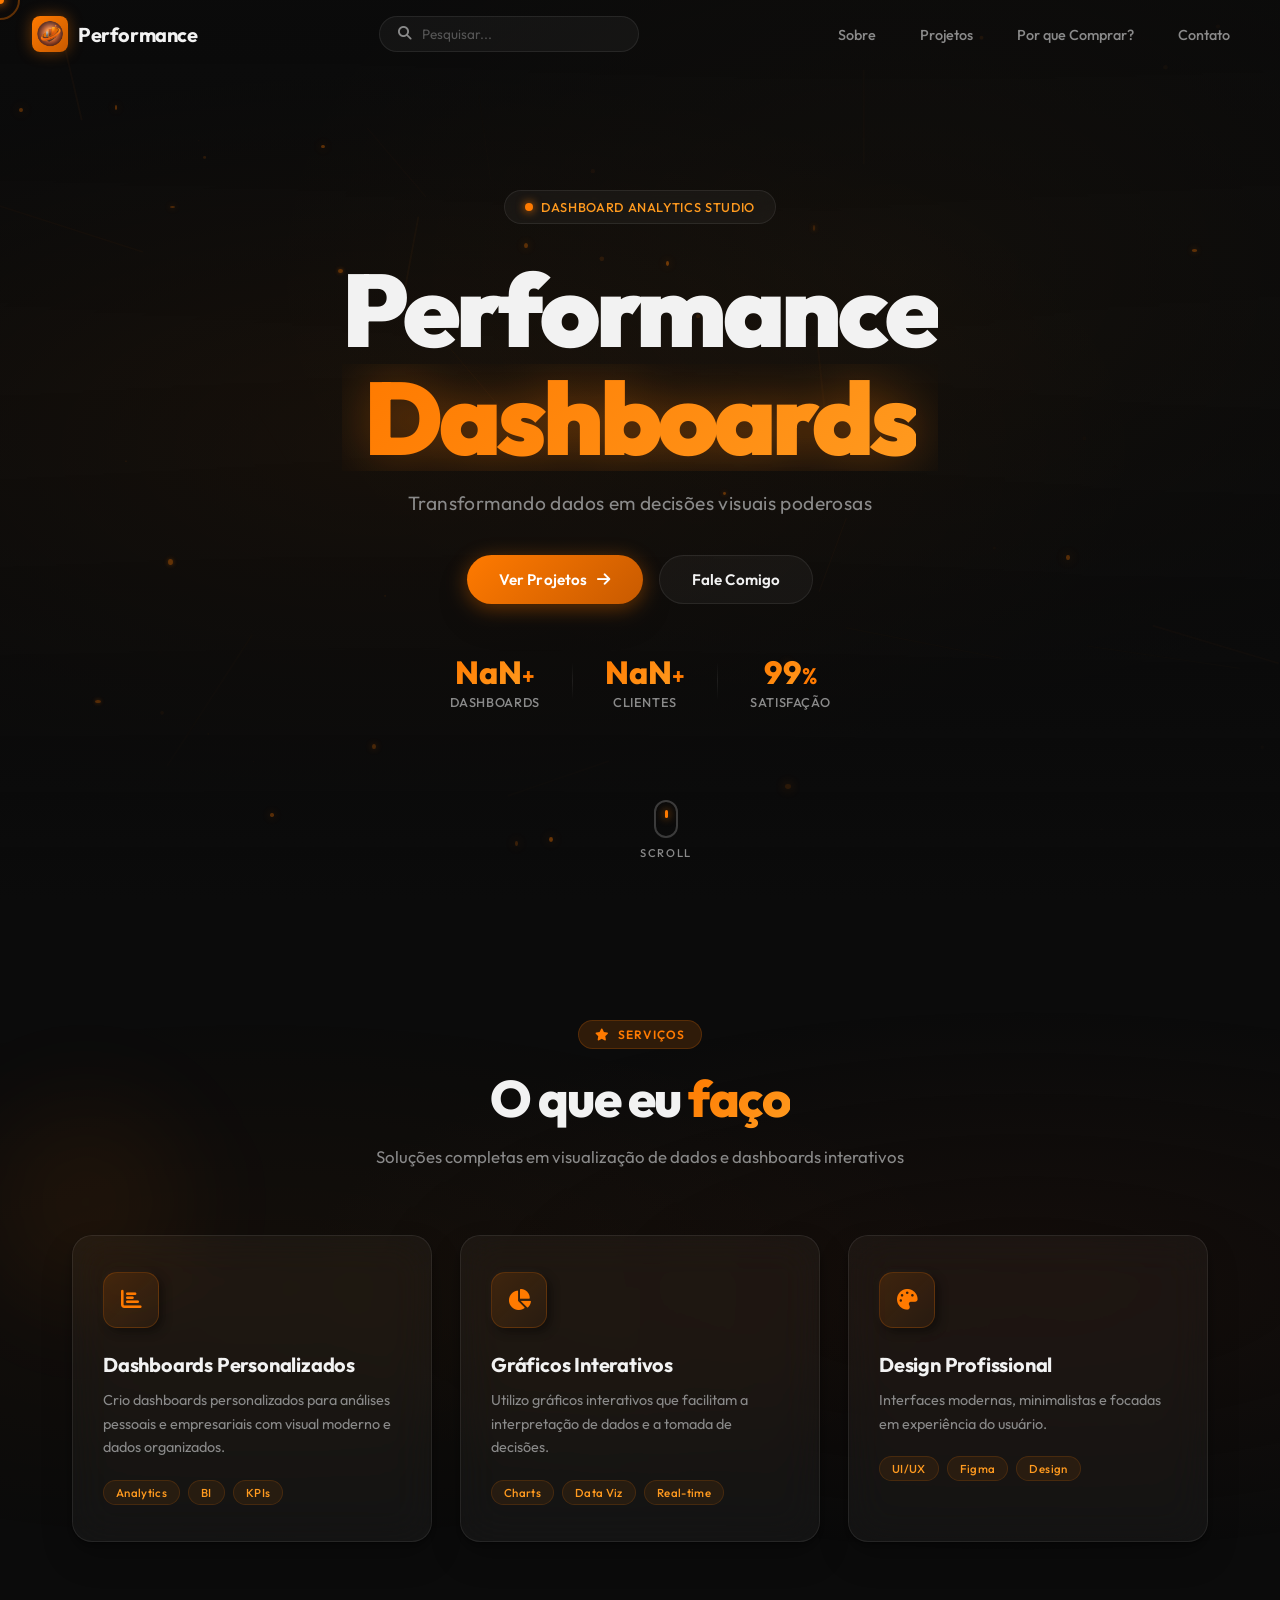
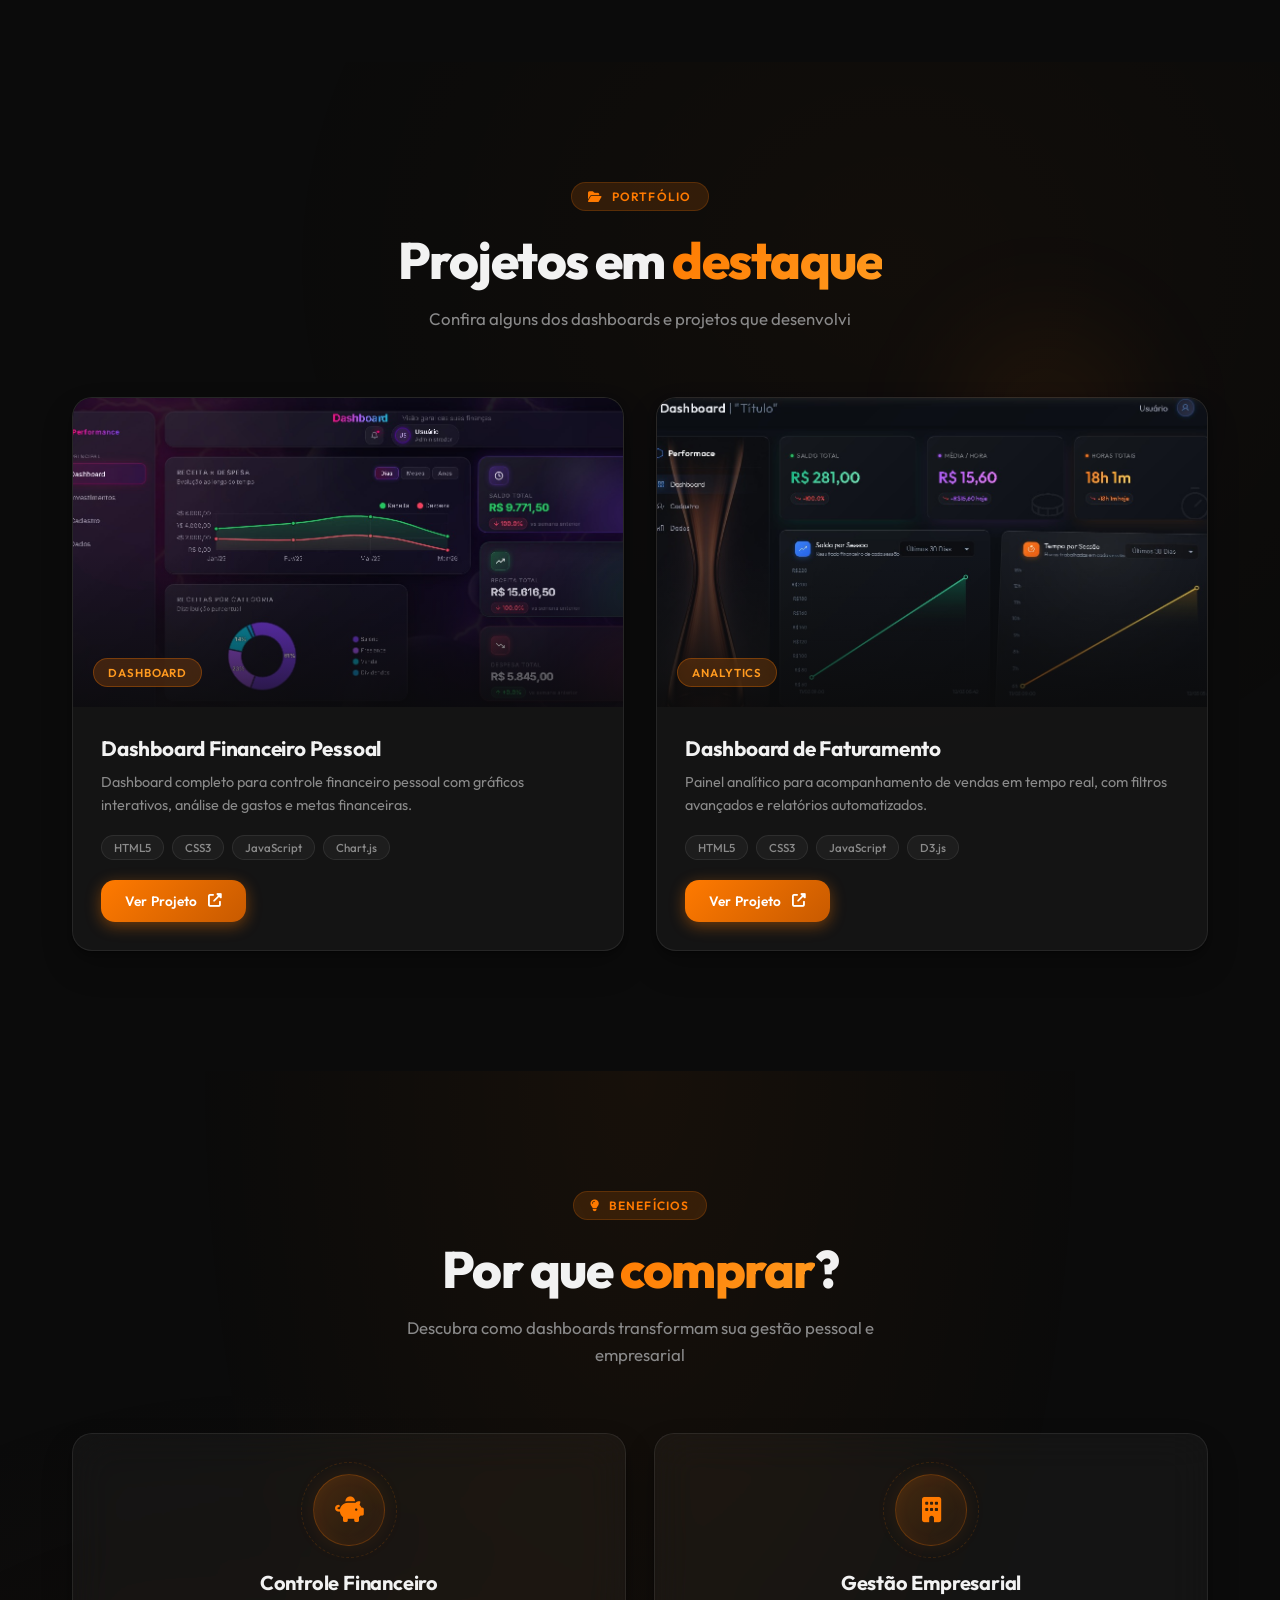
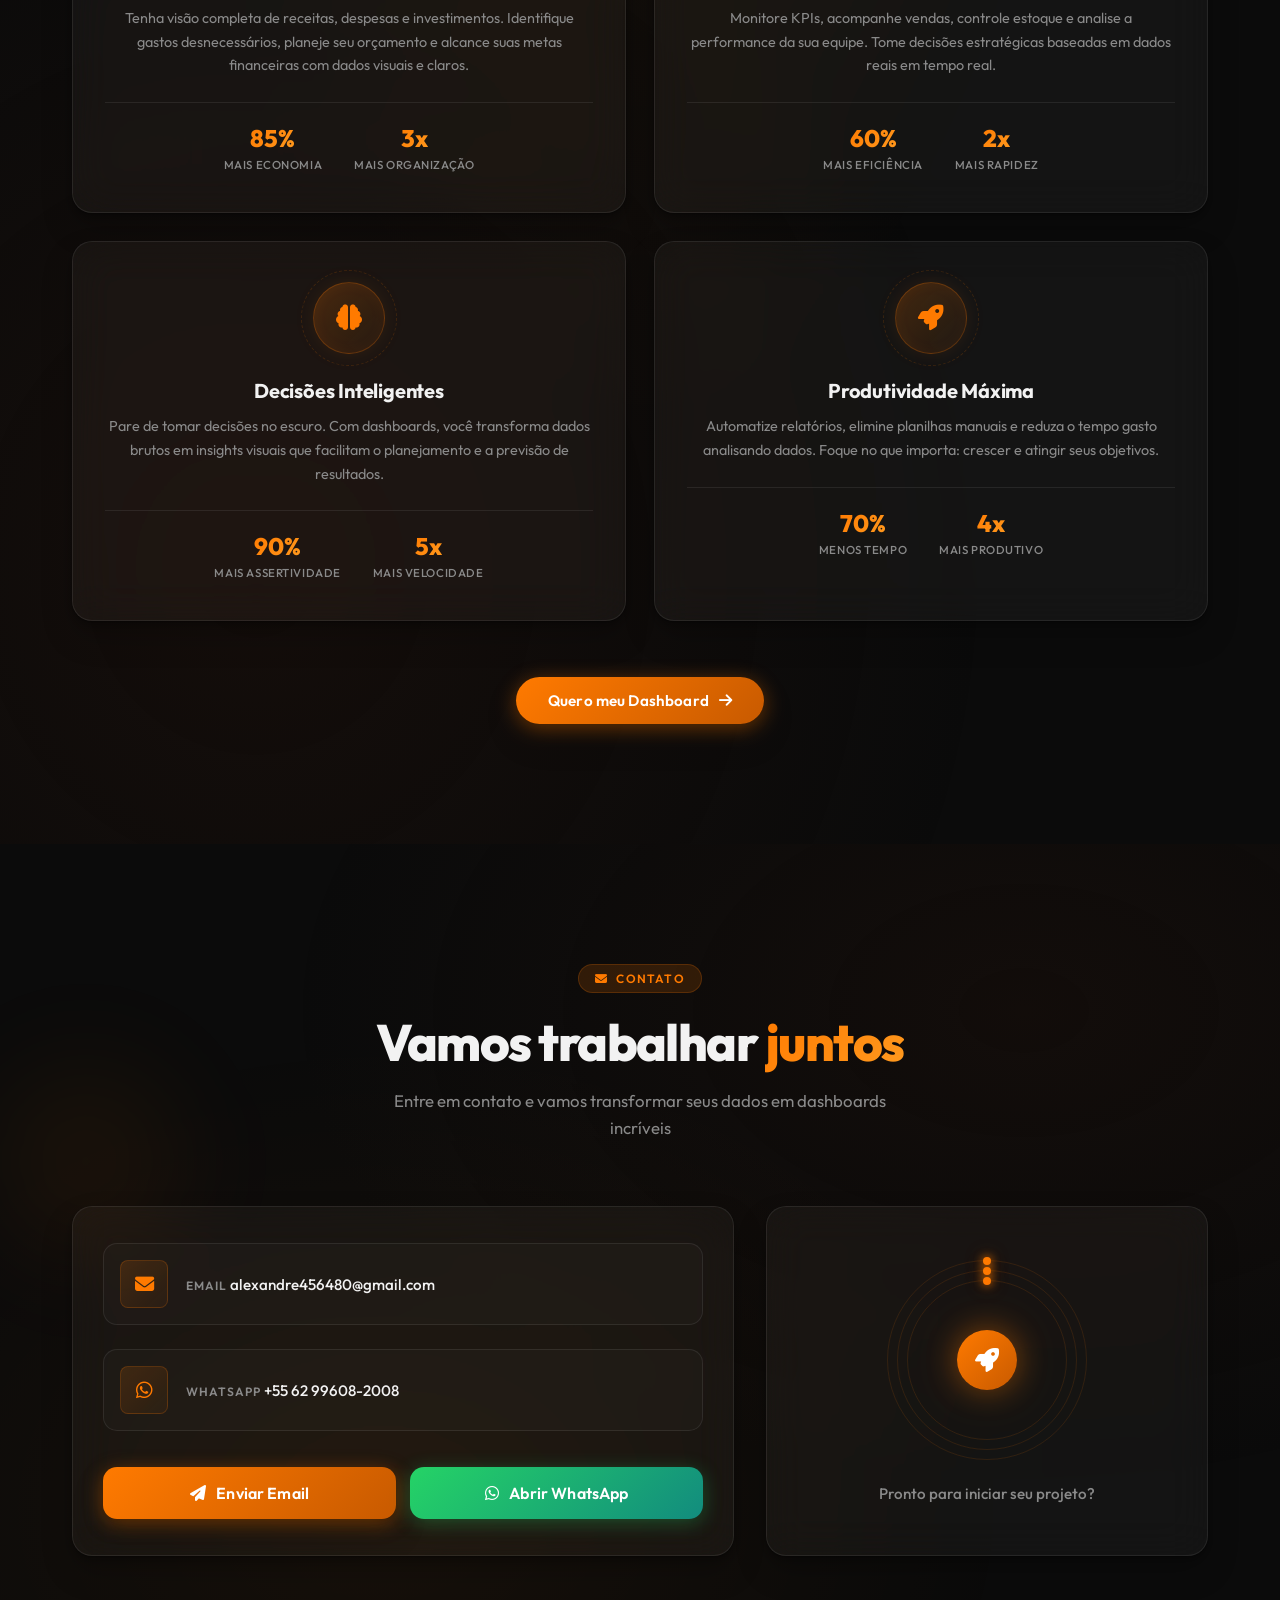
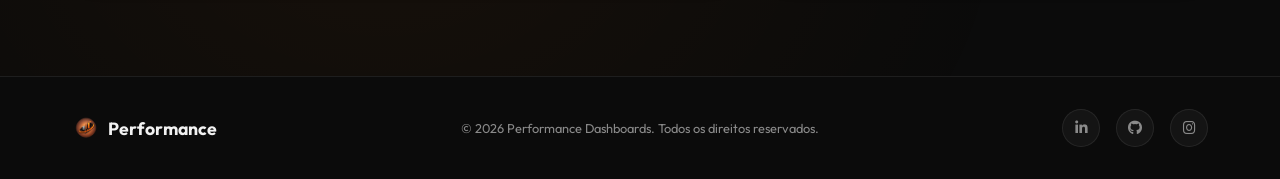
==== index.html @ 50436889 "Add files via upload" ====
<!DOCTYPE html>
<html lang="pt-BR">
<head>
    <meta charset="UTF-8">
    <meta name="viewport" content="width=device-width, initial-scale=1.0">
    <meta name="description" content="Performance Dashboards — Portfólio profissional de dashboards personalizados, gráficos interativos e design de dados premium.">
    <title>Performance Dashboards | Portfólio</title>
    <link rel="icon" type="image/png" href="assets/Performance_logo.png">
    <link rel="preconnect" href="https://fonts.googleapis.com">
    <link rel="preconnect" href="https://fonts.gstatic.com" crossorigin>
    <link href="https://fonts.googleapis.com/css2?family=Inter:wght@300;400;500;600;700;800;900&family=Outfit:wght@300;400;500;600;700;800;900&display=swap" rel="stylesheet">
    <link rel="stylesheet" href="https://cdnjs.cloudflare.com/ajax/libs/font-awesome/6.5.1/css/all.min.css">
    <link rel="stylesheet" href="style.css">
</head>
<body>
    <!-- Custom Cursor -->
    <div class="cursor-dot" id="cursorDot"></div>
    <div class="cursor-ring" id="cursorRing"></div>

    <!-- Neon Lines Background -->
    <canvas id="neonCanvas"></canvas>

    <!-- Navigation -->
    <nav class="navbar" id="navbar">
        <div class="nav-container">
            <a href="#hero" class="nav-logo">
                <span class="logo-icon"><img src="assets/Performance_logo.png" alt="Performance Logo" class="logo-img"></span>
                <span class="logo-text">Performance</span>
            </a>
            <div class="nav-search">
                <i class="fas fa-search"></i>
                <input type="text" placeholder="Pesquisar..." id="searchInput">
            </div>
            <ul class="nav-links" id="navLinks">
                <li><a href="#about" class="nav-link">Sobre</a></li>
                <li><a href="#projects" class="nav-link">Projetos</a></li>
                <li><a href="#why-buy" class="nav-link">Por que Comprar?</a></li>
                <li><a href="#contact" class="nav-link">Contato</a></li>
            </ul>
            <button class="nav-toggle" id="navToggle" aria-label="Menu">
                <span></span><span></span><span></span>
            </button>
        </div>
    </nav>

    <!-- Hero Section -->
    <section class="hero" id="hero">
        <div class="hero-video-wrapper">
            <video autoplay muted loop playsinline class="hero-video" id="heroVideo">
                <source src="https://cdn.coverr.co/videos/coverr-data-visualization-screen/1080p.mp4" type="video/mp4">
            </video>
            <div class="hero-overlay"></div>
        </div>

        <!-- Floating Particles -->
        <div class="hero-particles" id="heroParticles"></div>

        <!-- 3D Tilt Container -->
        <div class="hero-content" id="heroContent">
            <div class="hero-badge">
                <span class="badge-dot"></span>
                <span>Dashboard Analytics Studio</span>
            </div>
            <h1 class="hero-title">
                <span class="title-line title-line-1">
                    <span class="title-word" data-text="Performance">Performance</span>
                </span>
                <span class="title-line title-line-2">
                    <span class="title-word title-accent" data-text="Dashboards">Dashboards</span>
                </span>
            </h1>
            <p class="hero-subtitle">Transformando dados em decisões visuais poderosas</p>
            <div class="hero-cta">
                <a href="#projects" class="btn btn-primary">
                    <span>Ver Projetos</span>
                    <i class="fas fa-arrow-right"></i>
                </a>
                <a href="#contact" class="btn btn-ghost">
                    <span>Fale Comigo</span>
                </a>
            </div>
            <div class="hero-stats">
                <div class="stat-item">
                    <span class="stat-number" data-target="">0</span><span class="stat-suffix">+</span>
                    <span class="stat-label">Dashboards</span>
                </div>
                <div class="stat-divider"></div>
                <div class="stat-item">
                    <span class="stat-number" data-target="--">0</span><span class="stat-suffix">+</span>
                    <span class="stat-label">Clientes</span>
                </div>
                <div class="stat-divider"></div>
                <div class="stat-item">
                    <span class="stat-number" data-target="99">0</span><span class="stat-suffix">%</span>
                    <span class="stat-label">Satisfação</span>
                </div>
            </div>
        </div>

        <!-- Scroll Indicator -->
        <div class="scroll-indicator">
            <div class="scroll-mouse">
                <div class="scroll-wheel"></div>
            </div>
            <span>Scroll</span>
        </div>
    </section>

    <!-- About Section -->
    <section class="about" id="about">
        <div class="section-container">
            <div class="section-header">
                <span class="section-tag"><i class="fas fa-star"></i> Serviços</span>
                <h2 class="section-title">O que eu <span class="text-accent">faço</span></h2>
                <p class="section-subtitle">Soluções completas em visualização de dados e dashboards interativos</p>
            </div>
            <div class="cards-grid">
                <!-- Card 1 -->
                <div class="glass-card" data-tilt>
                    <div class="card-glow"></div>
                    <div class="card-icon">
                        <i class="fas fa-chart-bar"></i>
                    </div>
                    <h3 class="card-title">Dashboards Personalizados</h3>
                    <p class="card-description">
                        Crio dashboards personalizados para análises pessoais e empresariais com visual moderno e dados organizados.
                    </p>
                    <div class="card-footer">
                        <span class="card-tag">Analytics</span>
                        <span class="card-tag">BI</span>
                        <span class="card-tag">KPIs</span>
                    </div>
                </div>
                <!-- Card 2 -->
                <div class="glass-card" data-tilt>
                    <div class="card-glow"></div>
                    <div class="card-icon">
                        <i class="fas fa-chart-pie"></i>
                    </div>
                    <h3 class="card-title">Gráficos Interativos</h3>
                    <p class="card-description">
                        Utilizo gráficos interativos que facilitam a interpretação de dados e a tomada de decisões.
                    </p>
                    <div class="card-footer">
                        <span class="card-tag">Charts</span>
                        <span class="card-tag">Data Viz</span>
                        <span class="card-tag">Real-time</span>
                    </div>
                </div>
                <!-- Card 3 -->
                <div class="glass-card" data-tilt>
                    <div class="card-glow"></div>
                    <div class="card-icon">
                        <i class="fas fa-palette"></i>
                    </div>
                    <h3 class="card-title">Design Profissional</h3>
                    <p class="card-description">
                        Interfaces modernas, minimalistas e focadas em experiência do usuário.
                    </p>
                    <div class="card-footer">
                        <span class="card-tag">UI/UX</span>
                        <span class="card-tag">Figma</span>
                        <span class="card-tag">Design</span>
                    </div>
                </div>
            </div>
        </div>
    </section>

    <!-- Projects Section -->
    <section class="projects" id="projects">
        <div class="section-container">
            <div class="section-header">
                <span class="section-tag"><i class="fas fa-folder-open"></i> Portfólio</span>
                <h2 class="section-title">Projetos em <span class="text-accent">destaque</span></h2>
                <p class="section-subtitle">Confira alguns dos dashboards e projetos que desenvolvi</p>
            </div>
            <div class="projects-grid">
                <!-- Project 1 -->
                <article class="project-card" data-tilt>
                    <div class="project-image-wrapper">
                        <img src="assets/project1-preview.png" alt="Dashboard Financeiro" class="project-image" loading="lazy">
                        <div class="project-image-overlay">
                            <span class="project-category">Dashboard</span>
                        </div>
                    </div>
                    <div class="project-info">
                        <h3 class="project-title">Dashboard Financeiro Pessoal</h3>
                        <p class="project-description">Dashboard completo para controle financeiro pessoal com gráficos interativos, análise de gastos e metas financeiras.</p>
                        <div class="project-techs">
                            <span>HTML5</span>
                            <span>CSS3</span>
                            <span>JavaScript</span>
                            <span>Chart.js</span>
                        </div>
                        <a href="projects/project1.html" class="btn btn-project">
                            <span>Ver Projeto</span>
                            <i class="fas fa-external-link-alt"></i>
                        </a>
                    </div>
                </article>
                <!-- Project 2 -->
                <article class="project-card" data-tilt>
                    <div class="project-image-wrapper">
                        <img src="assets/project2-preview.png" alt="Dashboard de Vendas" class="project-image" loading="lazy">
                        <div class="project-image-overlay">
                            <span class="project-category">Analytics</span>
                        </div>
                    </div>
                    <div class="project-info">
                        <h3 class="project-title">Dashboard de Faturamento</h3>
                        <p class="project-description">Painel analítico para acompanhamento de vendas em tempo real, com filtros avançados e relatórios automatizados.</p>
                        <div class="project-techs">
                            <span>HTML5</span>
                            <span>CSS3</span>
                            <span>JavaScript</span>
                            <span>D3.js</span>
                        </div>
                        <a href="projects/project2.html" class="btn btn-project">
                            <span>Ver Projeto</span>
                            <i class="fas fa-external-link-alt"></i>
                        </a>
                    </div>
                </article>
            </div>
        </div>
    </section>

    <!-- Why Buy Section -->
    <section class="why-buy" id="why-buy">
        <div class="section-container">
            <div class="section-header">
                <span class="section-tag"><i class="fas fa-lightbulb"></i> Benefícios</span>
                <h2 class="section-title">Por que <span class="text-accent">comprar</span>?</h2>
                <p class="section-subtitle">Descubra como dashboards transformam sua gestão pessoal e empresarial</p>
            </div>
            <div class="why-buy-grid">
                <!-- Benefit 1 -->
                <div class="why-buy-card glass-card" data-tilt>
                    <div class="card-glow"></div>
                    <div class="why-buy-icon-wrapper">
                        <div class="why-buy-icon">
                            <i class="fas fa-piggy-bank"></i>
                        </div>
                        <div class="why-buy-icon-ring"></div>
                    </div>
                    <h3 class="card-title">Controle Financeiro</h3>
                    <p class="card-description">
                        Tenha visão completa de receitas, despesas e investimentos. Identifique gastos desnecessários, 
                        planeje seu orçamento e alcance suas metas financeiras com dados visuais e claros.
                    </p>
                    <div class="why-buy-stats">
                        <div class="why-buy-stat">
                            <span class="why-buy-stat-number">85%</span>
                            <span class="why-buy-stat-label">Mais economia</span>
                        </div>
                        <div class="why-buy-stat">
                            <span class="why-buy-stat-number">3x</span>
                            <span class="why-buy-stat-label">Mais organização</span>
                        </div>
                    </div>
                </div>

                <!-- Benefit 2 -->
                <div class="why-buy-card glass-card" data-tilt>
                    <div class="card-glow"></div>
                    <div class="why-buy-icon-wrapper">
                        <div class="why-buy-icon">
                            <i class="fas fa-building"></i>
                        </div>
                        <div class="why-buy-icon-ring"></div>
                    </div>
                    <h3 class="card-title">Gestão Empresarial</h3>
                    <p class="card-description">
                        Monitore KPIs, acompanhe vendas, controle estoque e analise a performance da sua equipe. 
                        Tome decisões estratégicas baseadas em dados reais em tempo real.
                    </p>
                    <div class="why-buy-stats">
                        <div class="why-buy-stat">
                            <span class="why-buy-stat-number">60%</span>
                            <span class="why-buy-stat-label">Mais eficiência</span>
                        </div>
                        <div class="why-buy-stat">
                            <span class="why-buy-stat-number">2x</span>
                            <span class="why-buy-stat-label">Mais rapidez</span>
                        </div>
                    </div>
                </div>

                <!-- Benefit 3 -->
                <div class="why-buy-card glass-card" data-tilt>
                    <div class="card-glow"></div>
                    <div class="why-buy-icon-wrapper">
                        <div class="why-buy-icon">
                            <i class="fas fa-brain"></i>
                        </div>
                        <div class="why-buy-icon-ring"></div>
                    </div>
                    <h3 class="card-title">Decisões Inteligentes</h3>
                    <p class="card-description">
                        Pare de tomar decisões no escuro. Com dashboards, você transforma dados brutos em insights 
                        visuais que facilitam o planejamento e a previsão de resultados.
                    </p>
                    <div class="why-buy-stats">
                        <div class="why-buy-stat">
                            <span class="why-buy-stat-number">90%</span>
                            <span class="why-buy-stat-label">Mais assertividade</span>
                        </div>
                        <div class="why-buy-stat">
                            <span class="why-buy-stat-number">5x</span>
                            <span class="why-buy-stat-label">Mais velocidade</span>
                        </div>
                    </div>
                </div>

                <!-- Benefit 4 -->
                <div class="why-buy-card glass-card" data-tilt>
                    <div class="card-glow"></div>
                    <div class="why-buy-icon-wrapper">
                        <div class="why-buy-icon">
                            <i class="fas fa-rocket"></i>
                        </div>
                        <div class="why-buy-icon-ring"></div>
                    </div>
                    <h3 class="card-title">Produtividade Máxima</h3>
                    <p class="card-description">
                        Automatize relatórios, elimine planilhas manuais e reduza o tempo gasto analisando dados. 
                        Foque no que importa: crescer e atingir seus objetivos.
                    </p>
                    <div class="why-buy-stats">
                        <div class="why-buy-stat">
                            <span class="why-buy-stat-number">70%</span>
                            <span class="why-buy-stat-label">Menos tempo</span>
                        </div>
                        <div class="why-buy-stat">
                            <span class="why-buy-stat-number">4x</span>
                            <span class="why-buy-stat-label">Mais produtivo</span>
                        </div>
                    </div>
                </div>
            </div>

            <!-- CTA da seção -->
            <div class="why-buy-cta">
                <a href="#contact" class="btn btn-primary">
                    <span>Quero meu Dashboard</span>
                    <i class="fas fa-arrow-right"></i>
                </a>
            </div>
        </div>
    </section>

    <!-- Contact Section -->
    <section class="contact" id="contact">
        <div class="section-container">
            <div class="section-header">
                <span class="section-tag"><i class="fas fa-envelope"></i> Contato</span>
                <h2 class="section-title">Vamos trabalhar <span class="text-accent">juntos</span></h2>
                <p class="section-subtitle">Entre em contato e vamos transformar seus dados em dashboards incríveis</p>
            </div>
            <div class="contact-grid">
                <div class="contact-info-card glass-card" data-tilt>
                    <div class="card-glow"></div>
                    <div class="contact-methods">
                        <div class="contact-method">
                            <div class="contact-icon">
                                <i class="fas fa-envelope"></i>
                            </div>
                            <div class="contact-details">
                                <span class="contact-label">Email</span>
                                <a href="mailto:alexandre456480@gmail.com" class="contact-value">alexandre456480@gmail.com</a>
                            </div>
                        </div>
                        <div class="contact-method">
                            <div class="contact-icon">
                                <i class="fab fa-whatsapp"></i>
                            </div>
                            <div class="contact-details">
                                <span class="contact-label">WhatsApp</span>
                                <a href="https://wa.me/5562996082008" class="contact-value">+55 62 99608-2008</a>
                            </div>
                        </div>
                    </div>
                    <div class="contact-actions">
                        <a href="mailto:alexandre456480@gmail.com" class="btn btn-primary btn-contact" id="btnEmail">
                            <i class="fas fa-paper-plane"></i>
                            <span>Enviar Email</span>
                        </a>
                        <a href="https://wa.me/5562996082008" target="_blank" rel="noopener noreferrer" class="btn btn-whatsapp btn-contact" id="btnWhatsApp">
                            <i class="fab fa-whatsapp"></i>
                            <span>Abrir WhatsApp</span>
                        </a>
                    </div>
                </div>
                <div class="contact-visual glass-card" data-tilt>
                    <div class="card-glow"></div>
                    <div class="contact-visual-content">
                        <div class="orbit-container">
                            <div class="orbit orbit-1"><div class="orbit-dot"></div></div>
                            <div class="orbit orbit-2"><div class="orbit-dot"></div></div>
                            <div class="orbit orbit-3"><div class="orbit-dot"></div></div>
                            <div class="orbit-center">
                                <i class="fas fa-rocket"></i>
                            </div>
                        </div>
                        <p class="contact-visual-text">Pronto para iniciar seu projeto?</p>
                    </div>
                </div>
            </div>
        </div>
    </section>

    <!-- Footer -->
    <footer class="footer">
        <div class="footer-container">
            <div class="footer-logo">
                <img src="assets/Performance_logo.png" alt="Performance Logo" class="footer-logo-img">
                <span>Performance</span>
            </div>
            <p class="footer-text">&copy; 2026 Performance Dashboards. Todos os direitos reservados.</p>
            <div class="footer-socials">
                <a href="#" aria-label="LinkedIn"><i class="fab fa-linkedin-in"></i></a>
                <a href="#" aria-label="GitHub"><i class="fab fa-github"></i></a>
                <a href="#" aria-label="Instagram"><i class="fab fa-instagram"></i></a>
            </div>
        </div>
    </footer>

    <script src="script.js"></script>
</body>
</html>
---- style.css ----
/* ============================================
   PERFORMANCE DASHBOARDS - PORTFOLIO
   Design System & Global Styles
   ============================================ */

/* ---------- CSS Variables ---------- */
:root {
    --bg-primary: #0B0B0B;
    --bg-secondary: #1A0F0A;
    --bg-card: rgba(26, 15, 10, 0.45);
    --orange-neon: #FF7A00;
    --orange-light: #FF9A1F;
    --orange-dark: #C85A00;
    --orange-glow: rgba(255, 122, 0, 0.4);
    --orange-glow-soft: rgba(255, 122, 0, 0.15);
    --text-primary: #F2F2F2;
    --text-secondary: #8A8A8A;
    --text-muted: #555;
    --glass-bg: rgba(255, 255, 255, 0.04);
    --glass-border: rgba(255, 255, 255, 0.08);
    --glass-hover: rgba(255, 122, 0, 0.08);
    --radius-sm: 8px;
    --radius-md: 14px;
    --radius-lg: 20px;
    --radius-xl: 28px;
    --font-primary: 'Outfit', 'Inter', -apple-system, sans-serif;
    --font-mono: 'JetBrains Mono', monospace;
    --shadow-card: 0 8px 32px rgba(0,0,0,0.4);
    --shadow-glow: 0 0 30px rgba(255, 122, 0, 0.15);
    --shadow-layered:
        0 1px 2px rgba(0,0,0,0.3),
        0 4px 8px rgba(0,0,0,0.25),
        0 16px 32px rgba(0,0,0,0.2);
    --transition-fast: 0.2s cubic-bezier(0.4, 0, 0.2, 1);
    --transition-smooth: 0.4s cubic-bezier(0.4, 0, 0.2, 1);
    --transition-bounce: 0.5s cubic-bezier(0.34, 1.56, 0.64, 1);
}

/* ---------- Reset & Base ---------- */
*, *::before, *::after {
    margin: 0;
    padding: 0;
    box-sizing: border-box;
}

html {
    scroll-behavior: smooth;
    font-size: 16px;
    scrollbar-width: thin;
    scrollbar-color: var(--orange-neon) var(--bg-primary);
}

::-webkit-scrollbar { width: 6px; }
::-webkit-scrollbar-track { background: var(--bg-primary); }
::-webkit-scrollbar-thumb {
    background: linear-gradient(to bottom, var(--orange-neon), var(--orange-dark));
    border-radius: 10px;
}

body {
    font-family: var(--font-primary);
    background: var(--bg-primary);
    color: var(--text-primary);
    overflow-x: hidden;
    cursor: none;
    -webkit-font-smoothing: antialiased;
    -moz-osx-font-smoothing: grayscale;
}

a { text-decoration: none; color: inherit; }
img { max-width: 100%; display: block; }

/* ---------- Custom Cursor ---------- */
.cursor-dot {
    position: fixed;
    top: 0; left: 0;
    width: 8px; height: 8px;
    background: var(--orange-neon);
    border-radius: 50%;
    pointer-events: none;
    z-index: 10001;
    transform: translate(-50%, -50%);
    transition: width 0.2s, height 0.2s, background 0.2s;
    box-shadow: 0 0 10px var(--orange-neon), 0 0 20px var(--orange-glow);
}

.cursor-ring {
    position: fixed;
    top: 0; left: 0;
    width: 40px; height: 40px;
    border: 2px solid rgba(255, 122, 0, 0.35);
    border-radius: 50%;
    pointer-events: none;
    z-index: 10000;
    transform: translate(-50%, -50%);
    transition: width 0.3s, height 0.3s, border-color 0.3s;
}

.cursor-dot.hover {
    width: 14px; height: 14px;
    background: var(--orange-light);
}

.cursor-ring.hover {
    width: 55px; height: 55px;
    border-color: var(--orange-neon);
}

/* ---------- Neon Canvas ---------- */
#neonCanvas {
    position: fixed;
    top: 0; left: 0;
    width: 100%; height: 100%;
    pointer-events: none;
    z-index: 0;
    opacity: 0.35;
}

/* ---------- Navigation ---------- */
.navbar {
    position: fixed;
    top: 0; left: 0; right: 0;
    z-index: 1000;
    padding: 16px 0;
    transition: all var(--transition-smooth);
}

.navbar.scrolled {
    background: rgba(11, 11, 11, 0.85);
    backdrop-filter: blur(20px) saturate(180%);
    -webkit-backdrop-filter: blur(20px) saturate(180%);
    border-bottom: 1px solid var(--glass-border);
    padding: 10px 0;
}

.nav-container {
    max-width: 1280px;
    margin: 0 auto;
    padding: 0 32px;
    display: flex;
    align-items: center;
    justify-content: space-between;
    gap: 24px;
}

.nav-logo {
    display: flex;
    align-items: center;
    gap: 10px;
    font-weight: 700;
    font-size: 1.25rem;
    letter-spacing: -0.02em;
    transition: var(--transition-fast);
}

.logo-icon {
    display: flex;
    align-items: center;
    justify-content: center;
    width: 36px; height: 36px;
    background: linear-gradient(135deg, var(--orange-neon), var(--orange-dark));
    border-radius: var(--radius-sm);
    font-size: 1rem;
    color: #fff;
    box-shadow: 0 0 15px var(--orange-glow);
    overflow: hidden;
}

.logo-img {
    width: 100%;
    height: 100%;
    object-fit: cover;
    border-radius: inherit;
}

.nav-logo:hover .logo-icon {
    box-shadow: 0 0 25px var(--orange-glow), 0 0 40px rgba(255, 122, 0, 0.2);
    transform: rotate(-5deg) scale(1.05);
}

.nav-search {
    display: flex;
    align-items: center;
    gap: 10px;
    background: var(--glass-bg);
    border: 1px solid var(--glass-border);
    border-radius: 100px;
    padding: 8px 18px;
    flex: 0 1 260px;
    transition: var(--transition-smooth);
}

.nav-search i {
    color: var(--text-secondary);
    font-size: 0.85rem;
}

.nav-search input {
    background: transparent;
    border: none;
    outline: none;
    color: var(--text-primary);
    font-family: var(--font-primary);
    font-size: 0.85rem;
    width: 100%;
}

.nav-search input::placeholder { color: var(--text-muted); }

.nav-search:focus-within {
    border-color: var(--orange-neon);
    box-shadow: 0 0 15px var(--orange-glow-soft);
}

.nav-links {
    display: flex;
    list-style: none;
    gap: 8px;
}

.nav-link {
    padding: 8px 18px;
    font-size: 0.9rem;
    font-weight: 500;
    color: var(--text-secondary);
    border-radius: 100px;
    transition: var(--transition-fast);
    position: relative;
}

.nav-link::after {
    content: '';
    position: absolute;
    bottom: 2px; left: 50%; right: 50%;
    height: 2px;
    background: var(--orange-neon);
    border-radius: 2px;
    transition: var(--transition-smooth);
}

.nav-link:hover,
.nav-link.active {
    color: var(--text-primary);
}

.nav-link:hover::after,
.nav-link.active::after {
    left: 18px; right: 18px;
}

.nav-toggle {
    display: none;
    flex-direction: column;
    gap: 5px;
    background: none;
    border: none;
    cursor: pointer;
    padding: 8px;
    z-index: 1001;
}

.nav-toggle span {
    width: 24px; height: 2px;
    background: var(--text-primary);
    border-radius: 2px;
    transition: var(--transition-fast);
}

/* ---------- Hero Section ---------- */
.hero {
    position: relative;
    min-height: 100vh;
    display: flex;
    align-items: center;
    justify-content: center;
    overflow: hidden;
}

.hero-video-wrapper {
    position: absolute;
    inset: 0;
    z-index: 0;
}

.hero-video {
    width: 100%; height: 100%;
    object-fit: cover;
    filter: brightness(0.3) saturate(0.8);
}

.hero-overlay {
    position: absolute;
    inset: 0;
    background:
        linear-gradient(to bottom, rgba(11,11,11,0.6) 0%, rgba(11,11,11,0.3) 40%, rgba(11,11,11,0.7) 80%, var(--bg-primary) 100%),
        radial-gradient(ellipse at 30% 50%, rgba(255,122,0,0.08) 0%, transparent 60%),
        radial-gradient(ellipse at 70% 30%, rgba(255,154,31,0.05) 0%, transparent 50%);
}

.hero-particles {
    position: absolute;
    inset: 0;
    z-index: 1;
    pointer-events: none;
}

.hero-content {
    position: relative;
    z-index: 2;
    text-align: center;
    max-width: 900px;
    padding: 0 32px;
    transform-style: preserve-3d;
    perspective: 1000px;
}

.hero-badge {
    display: inline-flex;
    align-items: center;
    gap: 8px;
    padding: 8px 20px;
    background: var(--glass-bg);
    border: 1px solid var(--glass-border);
    border-radius: 100px;
    font-size: 0.8rem;
    font-weight: 500;
    color: var(--orange-light);
    margin-bottom: 32px;
    backdrop-filter: blur(10px);
    -webkit-backdrop-filter: blur(10px);
    animation: fadeInDown 0.8s ease-out;
    letter-spacing: 0.05em;
    text-transform: uppercase;
}

.badge-dot {
    width: 8px; height: 8px;
    background: var(--orange-neon);
    border-radius: 50%;
    animation: pulse-dot 2s ease-in-out infinite;
    box-shadow: 0 0 10px var(--orange-neon);
}

.hero-title {
    font-size: clamp(3rem, 8vw, 7rem);
    font-weight: 900;
    line-height: 1.05;
    letter-spacing: -0.04em;
    margin-bottom: 20px;
}

.title-line {
    display: block;
    overflow: hidden;
}

.title-word {
    display: inline-block;
    animation: slideUp 1s ease-out forwards;
    animation-delay: 0.3s;
    opacity: 0;
    transform: translateY(100%);
    position: relative;
    cursor: default;
    transition: text-shadow 0.3s;
}

.title-word::before {
    content: attr(data-text);
    position: absolute;
    inset: 0;
    background: linear-gradient(to right, var(--orange-neon), var(--orange-light));
    -webkit-background-clip: text;
    background-clip: text;
    -webkit-text-fill-color: transparent;
    opacity: 0;
    transition: opacity 0.4s;
}

.title-word:hover::before {
    opacity: 1;
}

.title-word:hover {
    text-shadow: 0 0 40px var(--orange-glow), 0 0 80px rgba(255,122,0,0.1);
}

.title-line-2 .title-word {
    animation-delay: 0.5s;
}

.title-accent {
    background: linear-gradient(135deg, var(--orange-neon), var(--orange-light));
    -webkit-background-clip: text;
    background-clip: text;
    -webkit-text-fill-color: transparent;
    filter: drop-shadow(0 0 25px var(--orange-glow));
}

.title-accent::before { display: none; }

.hero-subtitle {
    font-size: clamp(1rem, 2vw, 1.2rem);
    color: var(--text-secondary);
    font-weight: 400;
    margin-bottom: 40px;
    animation: fadeInUp 1s ease-out 0.7s forwards;
    opacity: 0;
    letter-spacing: 0.02em;
}

.hero-cta {
    display: flex;
    gap: 16px;
    justify-content: center;
    flex-wrap: wrap;
    animation: fadeInUp 1s ease-out 0.9s forwards;
    opacity: 0;
    margin-bottom: 48px;
}

/* ---------- Buttons ---------- */
.btn {
    display: inline-flex;
    align-items: center;
    gap: 10px;
    padding: 14px 32px;
    font-family: var(--font-primary);
    font-size: 0.95rem;
    font-weight: 600;
    border-radius: 100px;
    border: none;
    cursor: pointer;
    transition: all var(--transition-smooth);
    position: relative;
    overflow: hidden;
    letter-spacing: 0.01em;
}

.btn::before {
    content: '';
    position: absolute;
    inset: 0;
    border-radius: inherit;
    opacity: 0;
    transition: opacity 0.3s;
}

.btn-primary {
    background: linear-gradient(135deg, var(--orange-neon), var(--orange-dark));
    color: #fff;
    box-shadow: 0 4px 20px var(--orange-glow), var(--shadow-layered);
}

.btn-primary:hover {
    box-shadow: 0 6px 30px rgba(255,122,0,0.5), 0 0 50px rgba(255,122,0,0.2);
    transform: translateY(-3px) scale(1.02);
}

.btn-primary:active {
    transform: translateY(0) scale(0.98);
}

.btn-ghost {
    background: var(--glass-bg);
    color: var(--text-primary);
    border: 1px solid var(--glass-border);
    backdrop-filter: blur(10px);
}

.btn-ghost:hover {
    border-color: var(--orange-neon);
    background: var(--glass-hover);
    box-shadow: 0 0 20px var(--orange-glow-soft);
    transform: translateY(-3px);
}

.btn-whatsapp {
    background: linear-gradient(135deg, #25D366, #128C7E);
    color: #fff;
    box-shadow: 0 4px 20px rgba(37, 211, 102, 0.3);
}

.btn-whatsapp:hover {
    box-shadow: 0 6px 30px rgba(37, 211, 102, 0.5);
    transform: translateY(-3px) scale(1.02);
}

.btn-project {
    padding: 12px 24px;
    font-size: 0.85rem;
    background: linear-gradient(135deg, var(--orange-neon), var(--orange-dark));
    color: #fff;
    box-shadow: 0 4px 15px var(--orange-glow);
    border-radius: var(--radius-md);
}

.btn-project:hover {
    box-shadow: 0 6px 25px rgba(255,122,0,0.5);
    transform: translateY(-2px);
}

.btn-contact {
    flex: 1;
    justify-content: center;
    padding: 16px 28px;
    border-radius: var(--radius-md);
    font-size: 1rem;
}

/* ---------- Hero Stats ---------- */
.hero-stats {
    display: flex;
    align-items: center;
    justify-content: center;
    gap: 32px;
    animation: fadeInUp 1s ease-out 1.1s forwards;
    opacity: 0;
}

.stat-item { text-align: center; }

.stat-number {
    font-size: 2rem;
    font-weight: 800;
    background: linear-gradient(135deg, var(--orange-neon), var(--orange-light));
    -webkit-background-clip: text;
    background-clip: text;
    -webkit-text-fill-color: transparent;
}

.stat-suffix {
    font-size: 1.4rem;
    font-weight: 700;
    color: var(--orange-neon);
}

.stat-label {
    display: block;
    font-size: 0.8rem;
    color: var(--text-secondary);
    font-weight: 500;
    margin-top: 2px;
    letter-spacing: 0.05em;
    text-transform: uppercase;
}

.stat-divider {
    width: 1px;
    height: 40px;
    background: linear-gradient(to bottom, transparent, var(--glass-border), transparent);
}

/* ---------- Scroll Indicator ---------- */
.scroll-indicator {
    position: absolute;
    bottom: 40px;
    left: 50%;
    transform: translateX(-50%);
    display: flex;
    flex-direction: column;
    align-items: center;
    gap: 8px;
    z-index: 3;
    animation: fadeInUp 1s ease-out 1.5s forwards, float 3s ease-in-out infinite 2s;
    opacity: 0;
}

.scroll-mouse {
    width: 24px; height: 38px;
    border: 2px solid rgba(255,255,255,0.2);
    border-radius: 12px;
    display: flex;
    justify-content: center;
    padding-top: 8px;
}

.scroll-wheel {
    width: 3px; height: 8px;
    background: var(--orange-neon);
    border-radius: 3px;
    animation: scrollWheel 2s ease-in-out infinite;
    box-shadow: 0 0 8px var(--orange-neon);
}

.scroll-indicator span {
    font-size: 0.7rem;
    color: var(--text-secondary);
    text-transform: uppercase;
    letter-spacing: 0.15em;
    font-weight: 500;
}

/* ---------- Section Styles ---------- */
.section-container {
    max-width: 1200px;
    margin: 0 auto;
    padding: 120px 32px;
    position: relative;
    z-index: 2;
}

.section-header {
    text-align: center;
    margin-bottom: 64px;
}

.section-tag {
    display: inline-flex;
    align-items: center;
    gap: 8px;
    padding: 6px 16px;
    background: var(--orange-glow-soft);
    color: var(--orange-neon);
    font-size: 0.75rem;
    font-weight: 600;
    text-transform: uppercase;
    letter-spacing: 0.1em;
    border-radius: 100px;
    border: 1px solid rgba(255, 122, 0, 0.2);
    margin-bottom: 20px;
}

.section-title {
    font-size: clamp(2rem, 5vw, 3.2rem);
    font-weight: 800;
    letter-spacing: -0.03em;
    line-height: 1.15;
    margin-bottom: 16px;
}

.text-accent {
    background: linear-gradient(135deg, var(--orange-neon), var(--orange-light));
    -webkit-background-clip: text;
    background-clip: text;
    -webkit-text-fill-color: transparent;
}

.section-subtitle {
    font-size: 1.05rem;
    color: var(--text-secondary);
    max-width: 550px;
    margin: 0 auto;
    line-height: 1.6;
}

/* ---------- About / Cards ---------- */
.about {
    position: relative;
    background:
        radial-gradient(ellipse at 20% 50%, rgba(255,122,0,0.04) 0%, transparent 50%),
        radial-gradient(ellipse at 80% 50%, rgba(26,15,10,0.6) 0%, transparent 50%);
}

.cards-grid {
    display: grid;
    grid-template-columns: repeat(3, 1fr);
    gap: 28px;
}

.glass-card {
    background: var(--glass-bg);
    border: 1px solid var(--glass-border);
    border-radius: var(--radius-lg);
    padding: 36px 30px;
    position: relative;
    overflow: hidden;
    backdrop-filter: blur(20px) saturate(150%);
    -webkit-backdrop-filter: blur(20px) saturate(150%);
    transition: all var(--transition-smooth);
    transform-style: preserve-3d;
    box-shadow: var(--shadow-layered);
}

.glass-card:hover {
    border-color: rgba(255, 122, 0, 0.3);
    box-shadow:
        var(--shadow-layered),
        0 0 30px var(--orange-glow-soft),
        inset 0 0 30px rgba(255, 122, 0, 0.03);
    transform: translateY(-5px);
}

.card-glow {
    position: absolute;
    width: 200px; height: 200px;
    background: radial-gradient(circle, var(--orange-glow) 0%, transparent 70%);
    border-radius: 50%;
    opacity: 0;
    pointer-events: none;
    transition: opacity 0.4s;
    z-index: 0;
    filter: blur(30px);
}

.glass-card:hover .card-glow {
    opacity: 1;
}

.card-icon {
    width: 56px; height: 56px;
    display: flex;
    align-items: center;
    justify-content: center;
    background: linear-gradient(135deg, rgba(255,122,0,0.15), rgba(255,122,0,0.05));
    border: 1px solid rgba(255, 122, 0, 0.2);
    border-radius: var(--radius-md);
    font-size: 1.3rem;
    color: var(--orange-neon);
    margin-bottom: 24px;
    position: relative;
    z-index: 1;
    transition: var(--transition-smooth);
    /* Neumorphism subtle */
    box-shadow:
        4px 4px 10px rgba(0,0,0,0.4),
        -2px -2px 8px rgba(255,255,255,0.03);
}

.glass-card:hover .card-icon {
    box-shadow:
        0 0 20px var(--orange-glow),
        4px 4px 10px rgba(0,0,0,0.4);
    transform: scale(1.08);
}

.card-title {
    font-size: 1.25rem;
    font-weight: 700;
    margin-bottom: 12px;
    position: relative;
    z-index: 1;
    letter-spacing: -0.01em;
}

.card-description {
    font-size: 0.9rem;
    color: var(--text-secondary);
    line-height: 1.65;
    margin-bottom: 20px;
    position: relative;
    z-index: 1;
}

.card-footer {
    display: flex;
    gap: 8px;
    flex-wrap: wrap;
    position: relative;
    z-index: 1;
}

.card-tag {
    padding: 4px 12px;
    background: rgba(255, 122, 0, 0.08);
    border: 1px solid rgba(255, 122, 0, 0.15);
    border-radius: 100px;
    font-size: 0.72rem;
    color: var(--orange-light);
    font-weight: 500;
    letter-spacing: 0.03em;
}

/* ---------- Projects Section ---------- */
.projects {
    position: relative;
    background:
        radial-gradient(ellipse at 70% 20%, rgba(255,122,0,0.03) 0%, transparent 50%);
}

.projects-grid {
    display: grid;
    grid-template-columns: repeat(2, 1fr);
    gap: 32px;
}

.project-card {
    background: var(--glass-bg);
    border: 1px solid var(--glass-border);
    border-radius: var(--radius-lg);
    overflow: hidden;
    transition: all var(--transition-smooth);
    box-shadow: var(--shadow-layered);
    transform-style: preserve-3d;
}

.project-card:hover {
    border-color: rgba(255, 122, 0, 0.3);
    box-shadow:
        var(--shadow-layered),
        0 0 40px var(--orange-glow-soft);
    transform: translateY(-8px);
}

.project-image-wrapper {
    position: relative;
    overflow: hidden;
    aspect-ratio: 16/9;
}

.project-image {
    width: 100%; height: 100%;
    object-fit: cover;
    transition: transform 0.6s cubic-bezier(0.4, 0, 0.2, 1), filter 0.4s;
}

.project-card:hover .project-image {
    transform: scale(1.08);
    filter: brightness(0.7);
}

.project-image-overlay {
    position: absolute;
    inset: 0;
    background: linear-gradient(to top, rgba(11,11,11,0.8) 0%, transparent 50%);
    display: flex;
    align-items: flex-end;
    padding: 20px;
}

.project-category {
    padding: 6px 14px;
    background: rgba(255,122,0,0.2);
    border: 1px solid rgba(255,122,0,0.3);
    border-radius: 100px;
    font-size: 0.72rem;
    font-weight: 600;
    color: var(--orange-light);
    text-transform: uppercase;
    letter-spacing: 0.08em;
    backdrop-filter: blur(10px);
}

.project-info {
    padding: 28px;
}

.project-title {
    font-size: 1.3rem;
    font-weight: 700;
    margin-bottom: 10px;
    letter-spacing: -0.01em;
}

.project-description {
    font-size: 0.9rem;
    color: var(--text-secondary);
    line-height: 1.6;
    margin-bottom: 18px;
}

.project-techs {
    display: flex;
    gap: 8px;
    flex-wrap: wrap;
    margin-bottom: 20px;
}

.project-techs span {
    padding: 4px 12px;
    background: rgba(255,255,255,0.04);
    border: 1px solid var(--glass-border);
    border-radius: 100px;
    font-size: 0.72rem;
    color: var(--text-secondary);
    font-weight: 500;
}

/* ---------- Contact Section ---------- */
.contact {
    position: relative;
    background:
        radial-gradient(ellipse at 30% 80%, rgba(255,122,0,0.05) 0%, transparent 50%),
        radial-gradient(ellipse at 80% 20%, rgba(26,15,10,0.5) 0%, transparent 50%);
}

.contact-grid {
    display: grid;
    grid-template-columns: 1.2fr 0.8fr;
    gap: 32px;
    align-items: stretch;
}

.contact-info-card {
    display: flex;
    flex-direction: column;
    gap: 36px;
}

.contact-methods {
    display: flex;
    flex-direction: column;
    gap: 24px;
    position: relative;
    z-index: 1;
}

.contact-method {
    display: flex;
    align-items: center;
    gap: 18px;
    padding: 16px;
    background: rgba(255,255,255,0.02);
    border: 1px solid var(--glass-border);
    border-radius: var(--radius-md);
    transition: var(--transition-smooth);
}

.contact-method:hover {
    border-color: rgba(255, 122, 0, 0.25);
    background: rgba(255, 122, 0, 0.04);
}

.contact-icon {
    width: 48px; height: 48px;
    display: flex;
    align-items: center;
    justify-content: center;
    background: linear-gradient(135deg, rgba(255,122,0,0.15), rgba(255,122,0,0.05));
    border: 1px solid rgba(255, 122, 0, 0.2);
    border-radius: var(--radius-sm);
    font-size: 1.2rem;
    color: var(--orange-neon);
    flex-shrink: 0;
}

.contact-label {
    font-size: 0.75rem;
    color: var(--text-secondary);
    text-transform: uppercase;
    letter-spacing: 0.08em;
    font-weight: 600;
}

.contact-value {
    font-size: 0.95rem;
    color: var(--text-primary);
    font-weight: 500;
    transition: color var(--transition-fast);
}

.contact-value:hover { color: var(--orange-neon); }

.contact-actions {
    display: flex;
    gap: 14px;
    position: relative;
    z-index: 1;
}

/* Contact Visual */
.contact-visual {
    display: flex;
    align-items: center;
    justify-content: center;
    min-height: 300px;
}

.contact-visual-content {
    display: flex;
    flex-direction: column;
    align-items: center;
    gap: 24px;
    position: relative;
    z-index: 1;
}

.orbit-container {
    position: relative;
    width: 200px; height: 200px;
}

.orbit {
    position: absolute;
    border: 1px solid rgba(255,122,0,0.12);
    border-radius: 50%;
}

.orbit-1 {
    inset: 20px;
    animation: orbitRotate 8s linear infinite;
}

.orbit-2 {
    inset: 10px;
    animation: orbitRotate 12s linear infinite reverse;
}

.orbit-3 {
    inset: 0;
    animation: orbitRotate 16s linear infinite;
}

.orbit-dot {
    position: absolute;
    top: -4px; left: 50%;
    width: 8px; height: 8px;
    background: var(--orange-neon);
    border-radius: 50%;
    box-shadow: 0 0 10px var(--orange-neon), 0 0 20px var(--orange-glow);
    transform: translateX(-50%);
}

.orbit-center {
    position: absolute;
    top: 50%; left: 50%;
    transform: translate(-50%, -50%);
    width: 60px; height: 60px;
    display: flex;
    align-items: center;
    justify-content: center;
    background: linear-gradient(135deg, var(--orange-neon), var(--orange-dark));
    border-radius: 50%;
    font-size: 1.5rem;
    color: #fff;
    box-shadow: 0 0 30px var(--orange-glow), 0 0 60px rgba(255,122,0,0.15);
}

.contact-visual-text {
    font-size: 0.95rem;
    color: var(--text-secondary);
    text-align: center;
    font-weight: 500;
}

/* ---------- Footer ---------- */
.footer {
    border-top: 1px solid var(--glass-border);
    padding: 32px 0;
    position: relative;
    z-index: 2;
}

.footer-container {
    max-width: 1200px;
    margin: 0 auto;
    padding: 0 32px;
    display: flex;
    align-items: center;
    justify-content: space-between;
}

.footer-logo {
    display: flex;
    align-items: center;
    gap: 8px;
    font-weight: 700;
    font-size: 1.1rem;
}

.footer-logo i {
    color: var(--orange-neon);
}

.footer-logo-img {
    width: 28px;
    height: 28px;
    object-fit: contain;
    border-radius: 4px;
}

.footer-text {
    font-size: 0.8rem;
    color: var(--text-secondary);
}

.footer-socials {
    display: flex;
    gap: 16px;
}

.footer-socials a {
    width: 38px; height: 38px;
    display: flex;
    align-items: center;
    justify-content: center;
    background: var(--glass-bg);
    border: 1px solid var(--glass-border);
    border-radius: 50%;
    color: var(--text-secondary);
    font-size: 0.9rem;
    transition: var(--transition-smooth);
}

.footer-socials a:hover {
    border-color: var(--orange-neon);
    color: var(--orange-neon);
    box-shadow: 0 0 15px var(--orange-glow-soft);
    transform: translateY(-3px);
}

/* ---------- Scroll-Triggered Animations ---------- */
.reveal {
    opacity: 0;
    transform: translateY(40px);
    transition: all 0.8s cubic-bezier(0.4, 0, 0.2, 1);
}

.reveal.active {
    opacity: 1;
    transform: translateY(0);
}

.reveal-left {
    opacity: 0;
    transform: translateX(-60px);
    transition: all 0.8s cubic-bezier(0.4, 0, 0.2, 1);
}

.reveal-left.active {
    opacity: 1;
    transform: translateX(0);
}

.reveal-right {
    opacity: 0;
    transform: translateX(60px);
    transition: all 0.8s cubic-bezier(0.4, 0, 0.2, 1);
}

.reveal-right.active {
    opacity: 1;
    transform: translateX(0);
}

.reveal-scale {
    opacity: 0;
    transform: scale(0.85);
    transition: all 0.8s cubic-bezier(0.4, 0, 0.2, 1);
}

.reveal-scale.active {
    opacity: 1;
    transform: scale(1);
}

/* ---------- Keyframes ---------- */
@keyframes slideUp {
    to { opacity: 1; transform: translateY(0); }
}

@keyframes fadeInUp {
    from { opacity: 0; transform: translateY(25px); }
    to { opacity: 1; transform: translateY(0); }
}

@keyframes fadeInDown {
    from { opacity: 0; transform: translateY(-20px); }
    to { opacity: 1; transform: translateY(0); }
}

@keyframes float {
    0%, 100% { transform: translateX(-50%) translateY(0); }
    50% { transform: translateX(-50%) translateY(-10px); }
}

@keyframes scrollWheel {
    0% { opacity: 1; transform: translateY(0); }
    50% { opacity: 0.3; transform: translateY(8px); }
    100% { opacity: 1; transform: translateY(0); }
}

@keyframes pulse-dot {
    0%, 100% { opacity: 1; box-shadow: 0 0 10px var(--orange-neon); }
    50% { opacity: 0.5; box-shadow: 0 0 20px var(--orange-neon), 0 0 30px var(--orange-glow); }
}

@keyframes orbitRotate {
    from { transform: rotate(0deg); }
    to { transform: rotate(360deg); }
}

@keyframes liquid-blob {
    0%, 100% { border-radius: 40% 60% 60% 40% / 60% 30% 70% 40%; }
    25% { border-radius: 60% 40% 30% 70% / 50% 60% 40% 50%; }
    50% { border-radius: 30% 60% 70% 40% / 50% 40% 60% 50%; }
    75% { border-radius: 50% 40% 50% 60% / 35% 55% 45% 65%; }
}

/* ---------- Liquid Blob ---------- */
.liquid-blob {
    position: absolute;
    width: 300px; height: 300px;
    background: radial-gradient(circle, rgba(255,122,0,0.08) 0%, transparent 70%);
    animation: liquid-blob 10s ease-in-out infinite;
    pointer-events: none;
    z-index: 0;
    filter: blur(40px);
}

/* ---------- Why Buy Section ---------- */
.why-buy {
    position: relative;
    background:
        radial-gradient(ellipse at 50% 0%, rgba(255,122,0,0.05) 0%, transparent 50%),
        radial-gradient(ellipse at 20% 80%, rgba(26,15,10,0.6) 0%, transparent 50%);
}

.why-buy-grid {
    display: grid;
    grid-template-columns: repeat(2, 1fr);
    gap: 28px;
}

.why-buy-card {
    padding: 40px 32px;
    text-align: center;
    transition: all var(--transition-smooth);
}

.why-buy-card:hover {
    transform: translateY(-8px);
    border-color: rgba(255, 122, 0, 0.35);
    box-shadow:
        var(--shadow-layered),
        0 0 40px var(--orange-glow-soft),
        inset 0 0 40px rgba(255, 122, 0, 0.03);
}

.why-buy-icon-wrapper {
    position: relative;
    display: inline-flex;
    align-items: center;
    justify-content: center;
    margin-bottom: 24px;
}

.why-buy-icon {
    width: 72px; height: 72px;
    display: flex;
    align-items: center;
    justify-content: center;
    background: linear-gradient(135deg, rgba(255,122,0,0.2), rgba(255,122,0,0.05));
    border: 1px solid rgba(255, 122, 0, 0.25);
    border-radius: 50%;
    font-size: 1.6rem;
    color: var(--orange-neon);
    position: relative;
    z-index: 1;
    transition: all var(--transition-smooth);
    box-shadow:
        0 0 20px rgba(255,122,0,0.1),
        inset 0 0 15px rgba(255,122,0,0.05);
}

.why-buy-card:hover .why-buy-icon {
    box-shadow:
        0 0 30px var(--orange-glow),
        inset 0 0 20px rgba(255,122,0,0.1);
    transform: scale(1.1);
    background: linear-gradient(135deg, rgba(255,122,0,0.3), rgba(255,122,0,0.1));
}

.why-buy-icon-ring {
    position: absolute;
    width: 96px; height: 96px;
    border: 1px dashed rgba(255, 122, 0, 0.15);
    border-radius: 50%;
    animation: orbitRotate 12s linear infinite;
}

.why-buy-card:hover .why-buy-icon-ring {
    border-color: rgba(255, 122, 0, 0.35);
    animation-duration: 6s;
}

.why-buy-stats {
    display: flex;
    justify-content: center;
    gap: 32px;
    margin-top: 24px;
    padding-top: 20px;
    border-top: 1px solid var(--glass-border);
    position: relative;
    z-index: 1;
}

.why-buy-stat {
    display: flex;
    flex-direction: column;
    align-items: center;
    gap: 4px;
}

.why-buy-stat-number {
    font-size: 1.5rem;
    font-weight: 800;
    background: linear-gradient(135deg, var(--orange-neon), var(--orange-light));
    -webkit-background-clip: text;
    background-clip: text;
    -webkit-text-fill-color: transparent;
}

.why-buy-stat-label {
    font-size: 0.72rem;
    color: var(--text-secondary);
    font-weight: 500;
    text-transform: uppercase;
    letter-spacing: 0.05em;
}

.why-buy-cta {
    display: flex;
    justify-content: center;
    margin-top: 56px;
}

/* ---------- Responsive ---------- */
@media (max-width: 1024px) {
    .cards-grid {
        grid-template-columns: repeat(2, 1fr);
    }
    .contact-grid {
        grid-template-columns: 1fr;
    }
    .why-buy-grid {
        grid-template-columns: repeat(2, 1fr);
    }
}

@media (max-width: 768px) {
    .nav-search { display: none; }
    
    .nav-links {
        position: fixed;
        top: 0; right: -100%;
        width: 280px; height: 100vh;
        background: rgba(11,11,11,0.97);
        backdrop-filter: blur(25px);
        -webkit-backdrop-filter: blur(25px);
        flex-direction: column;
        padding: 100px 32px 32px;
        gap: 4px;
        transition: right var(--transition-smooth);
        border-left: 1px solid var(--glass-border);
    }

    .nav-links.open { right: 0; }

    .nav-link {
        width: 100%;
        padding: 14px 18px;
        border-radius: var(--radius-sm);
    }

    .nav-toggle { display: flex; }

    .nav-toggle.active span:nth-child(1) {
        transform: rotate(45deg) translate(5px, 5px);
    }
    .nav-toggle.active span:nth-child(2) { opacity: 0; }
    .nav-toggle.active span:nth-child(3) {
        transform: rotate(-45deg) translate(5px, -5px);
    }

    .cards-grid,
    .projects-grid,
    .why-buy-grid {
        grid-template-columns: 1fr;
    }

    .hero-stats {
        flex-direction: column;
        gap: 20px;
    }

    .stat-divider {
        width: 40px; height: 1px;
    }

    .contact-actions {
        flex-direction: column;
    }

    .footer-container {
        flex-direction: column;
        gap: 16px;
        text-align: center;
    }

    .hero-title {
        font-size: clamp(2.2rem, 10vw, 4rem);
    }

    /* Disable custom cursor on mobile */
    .cursor-dot, .cursor-ring { display: none; }
    body { cursor: auto; }
}

@media (max-width: 480px) {
    .section-container {
        padding: 80px 20px;
    }

    .glass-card {
        padding: 28px 22px;
    }

    .hero-content {
        padding: 0 20px;
    }
}
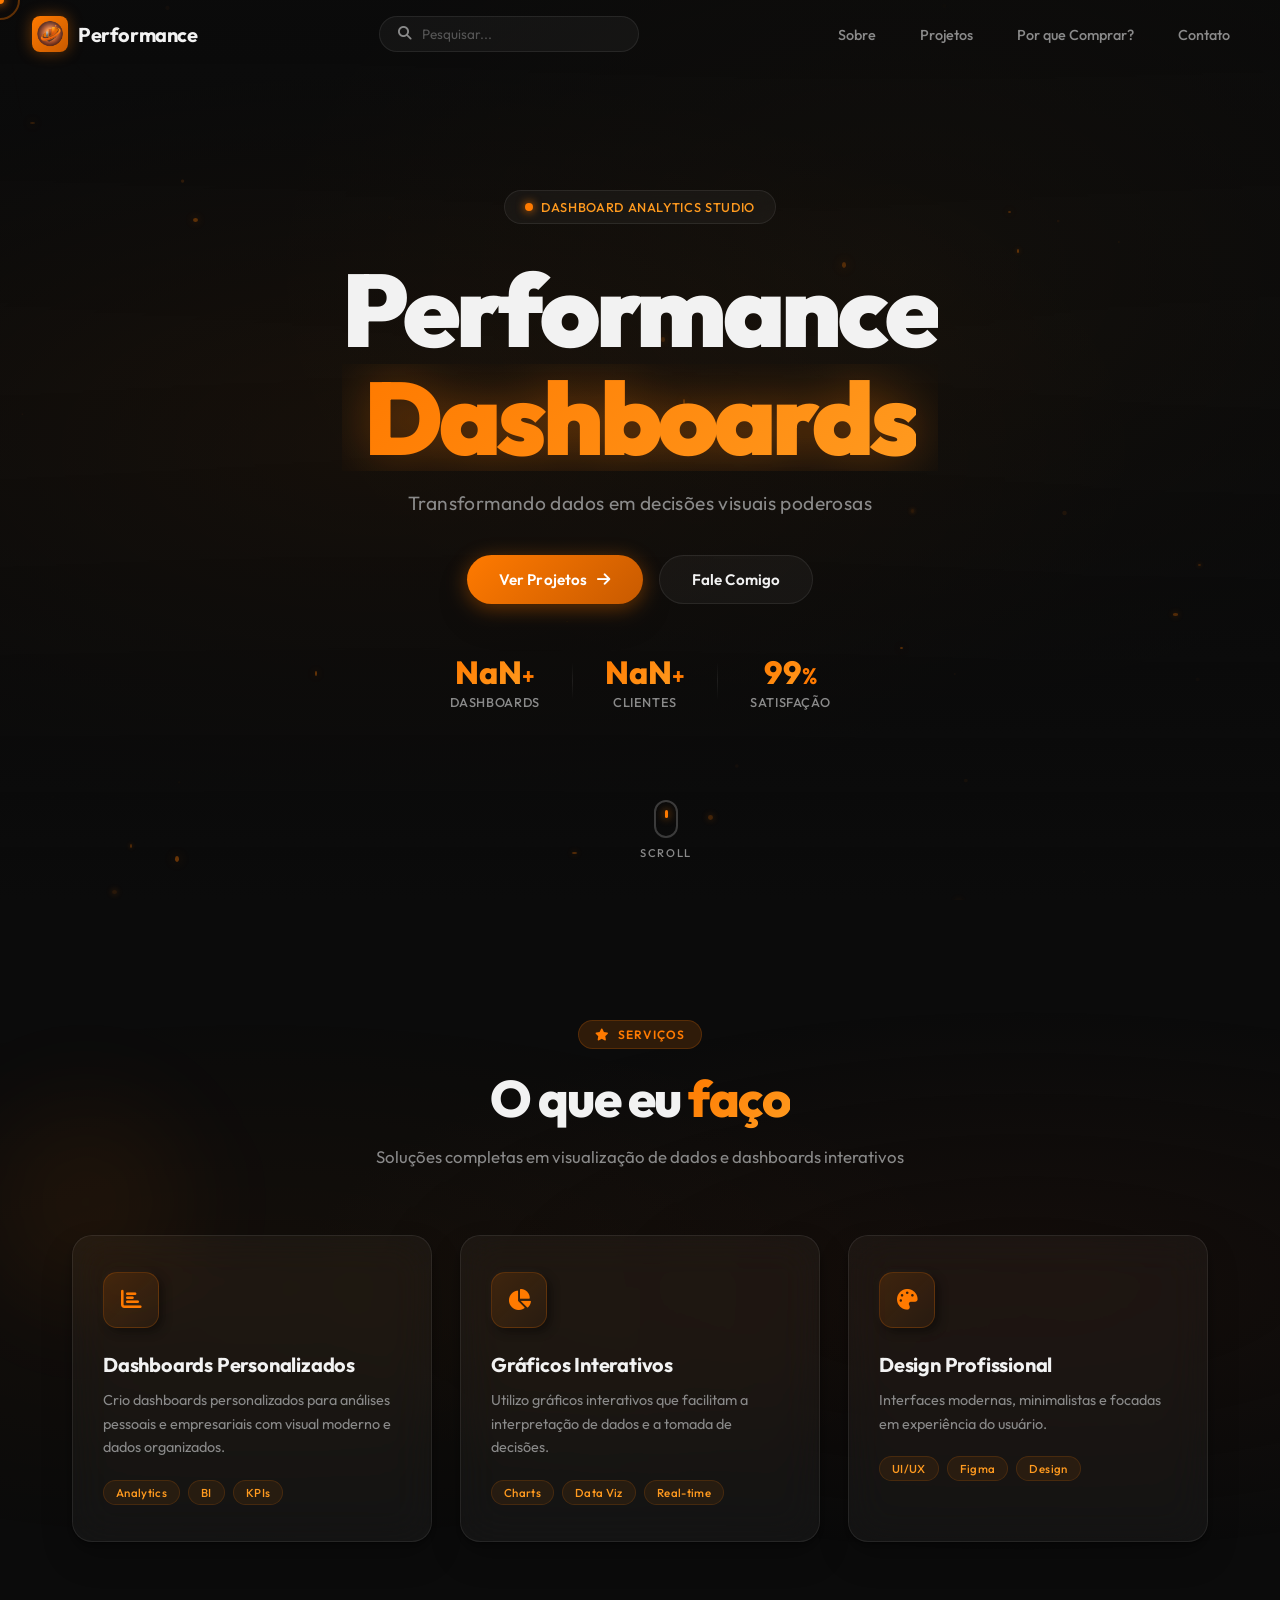
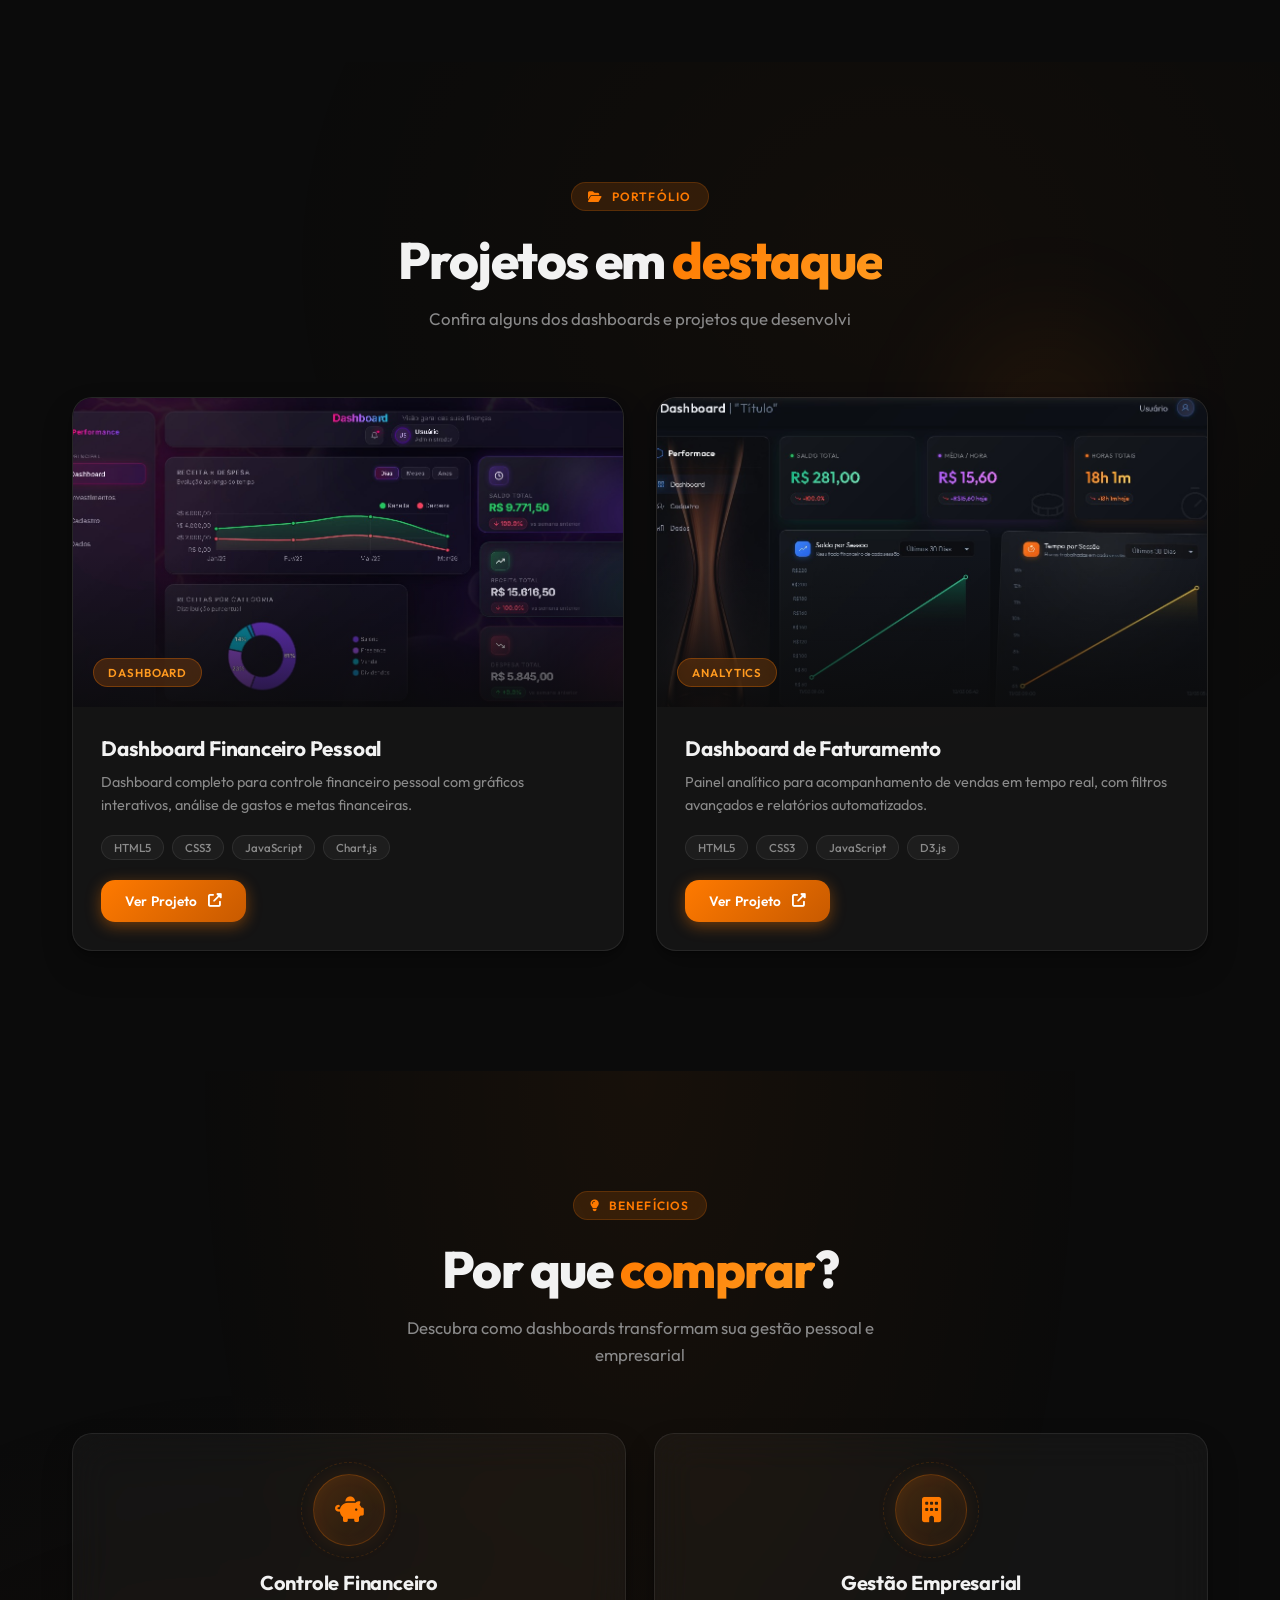
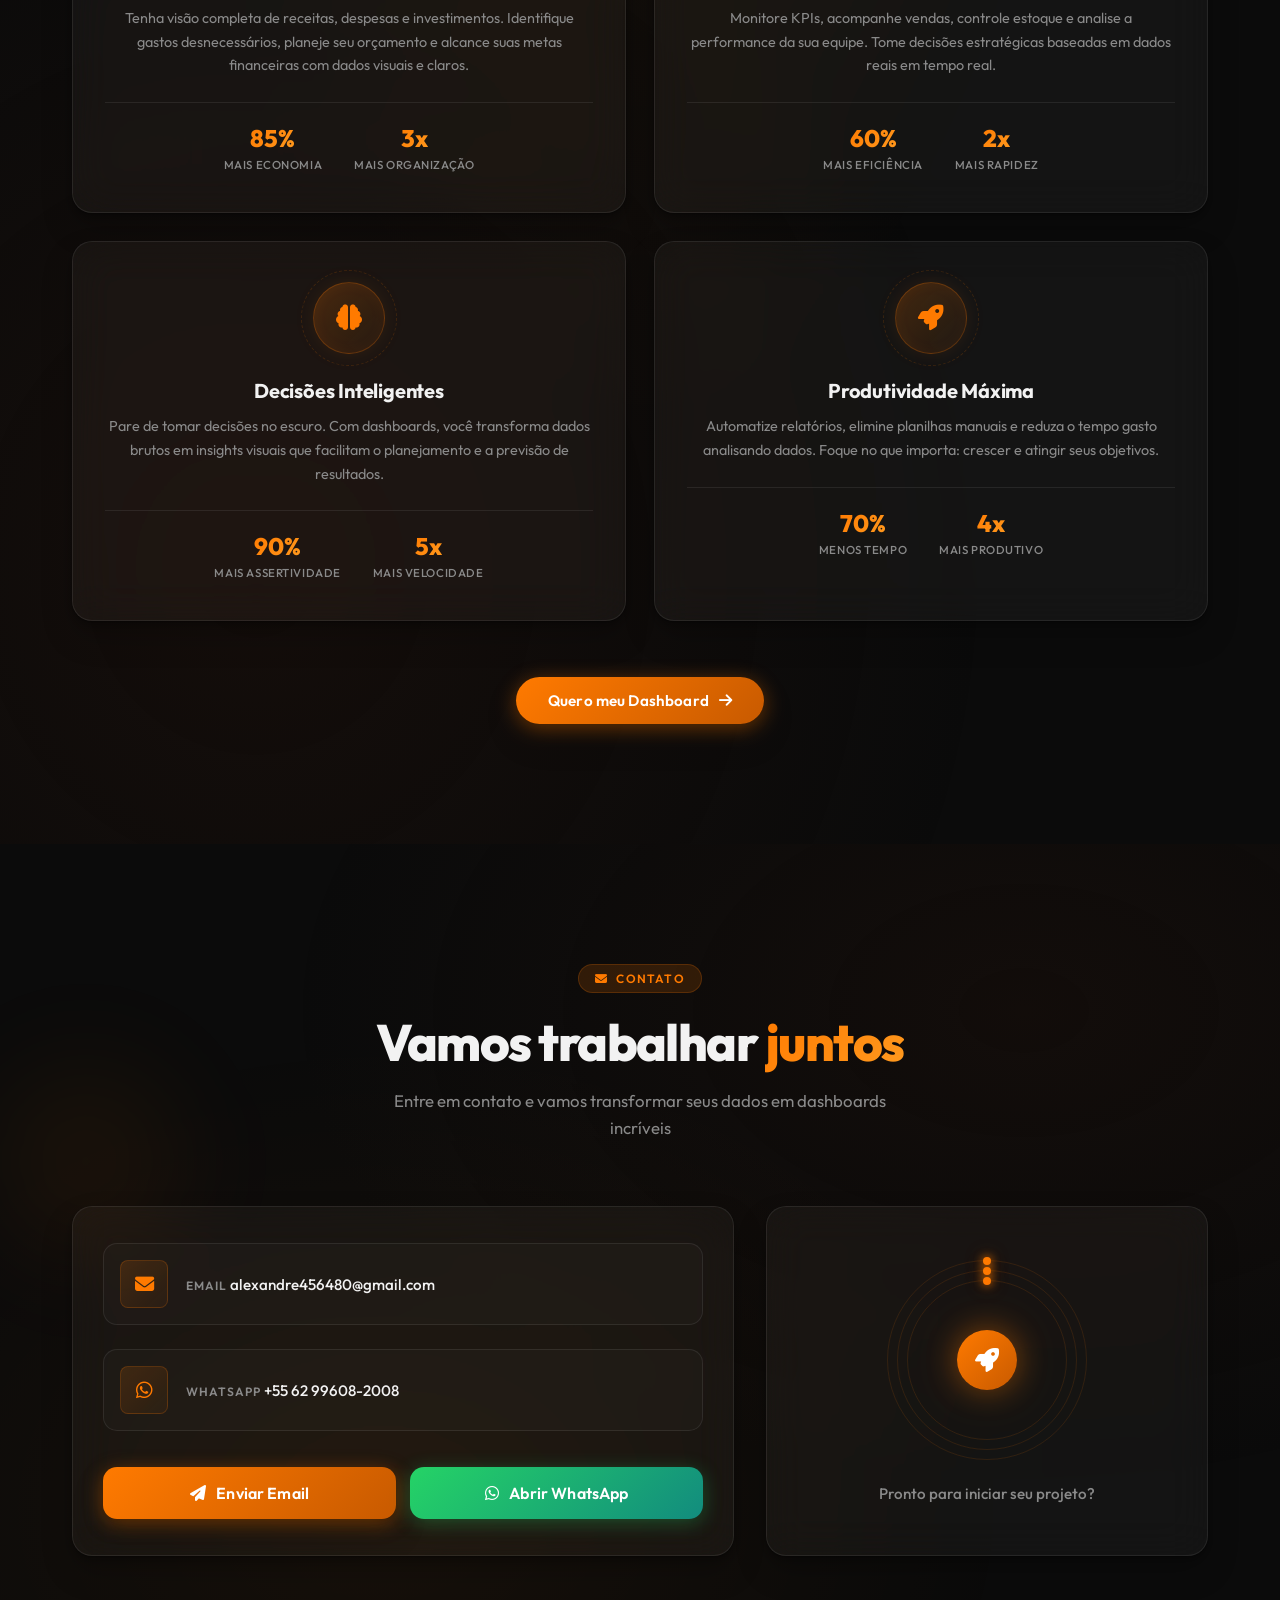
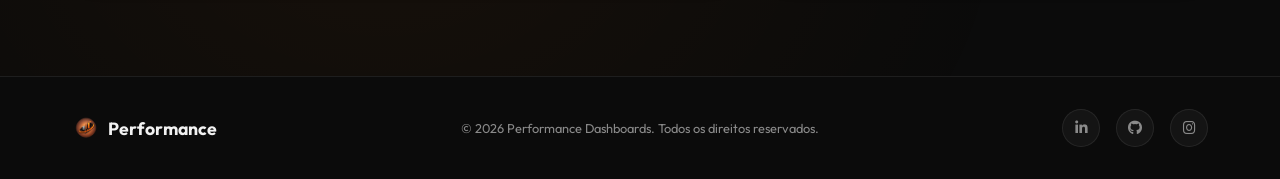
==== commit 353abdd6: "Add files via upload" ====
--- a/index.html
+++ b/index.html
@@ -1,17 +1,22 @@
 <!DOCTYPE html>
 <html lang="pt-BR">
+
 <head>
     <meta charset="UTF-8">
     <meta name="viewport" content="width=device-width, initial-scale=1.0">
-    <meta name="description" content="Performance Dashboards — Portfólio profissional de dashboards personalizados, gráficos interativos e design de dados premium.">
+    <meta name="description"
+        content="Performance Dashboards — Portfólio profissional de dashboards personalizados, gráficos interativos e design de dados premium.">
     <title>Performance Dashboards | Portfólio</title>
     <link rel="icon" type="image/png" href="assets/Performance_logo.png">
     <link rel="preconnect" href="https://fonts.googleapis.com">
     <link rel="preconnect" href="https://fonts.gstatic.com" crossorigin>
-    <link href="https://fonts.googleapis.com/css2?family=Inter:wght@300;400;500;600;700;800;900&family=Outfit:wght@300;400;500;600;700;800;900&display=swap" rel="stylesheet">
+    <link
+        href="https://fonts.googleapis.com/css2?family=Inter:wght@300;400;500;600;700;800;900&family=Outfit:wght@300;400;500;600;700;800;900&display=swap"
+        rel="stylesheet">
     <link rel="stylesheet" href="https://cdnjs.cloudflare.com/ajax/libs/font-awesome/6.5.1/css/all.min.css">
     <link rel="stylesheet" href="style.css">
 </head>
+
 <body>
     <!-- Custom Cursor -->
     <div class="cursor-dot" id="cursorDot"></div>
@@ -24,7 +29,8 @@
     <nav class="navbar" id="navbar">
         <div class="nav-container">
             <a href="#hero" class="nav-logo">
-                <span class="logo-icon"><img src="assets/Performance_logo.png" alt="Performance Logo" class="logo-img"></span>
+                <span class="logo-icon"><img src="assets/Performance_logo.png" alt="Performance Logo"
+                        class="logo-img"></span>
                 <span class="logo-text">Performance</span>
             </a>
             <div class="nav-search">
@@ -123,7 +129,8 @@
                     </div>
                     <h3 class="card-title">Dashboards Personalizados</h3>
                     <p class="card-description">
-                        Crio dashboards personalizados para análises pessoais e empresariais com visual moderno e dados organizados.
+                        Crio dashboards personalizados para análises pessoais e empresariais com visual moderno e dados
+                        organizados.
                     </p>
                     <div class="card-footer">
                         <span class="card-tag">Analytics</span>
@@ -179,21 +186,23 @@
                 <!-- Project 1 -->
                 <article class="project-card" data-tilt>
                     <div class="project-image-wrapper">
-                        <img src="assets/project1-preview.png" alt="Dashboard Financeiro" class="project-image" loading="lazy">
+                        <img src="assets/project1-preview.png" alt="Dashboard Financeiro" class="project-image"
+                            loading="lazy">
                         <div class="project-image-overlay">
                             <span class="project-category">Dashboard</span>
                         </div>
                     </div>
                     <div class="project-info">
                         <h3 class="project-title">Dashboard Financeiro Pessoal</h3>
-                        <p class="project-description">Dashboard completo para controle financeiro pessoal com gráficos interativos, análise de gastos e metas financeiras.</p>
+                        <p class="project-description">Dashboard completo para controle financeiro pessoal com gráficos
+                            interativos, análise de gastos e metas financeiras.</p>
                         <div class="project-techs">
                             <span>HTML5</span>
                             <span>CSS3</span>
                             <span>JavaScript</span>
                             <span>Chart.js</span>
                         </div>
-                        <a href="projects/project1.html" class="btn btn-project">
+                        <a href="project1.html" class="btn btn-project">
                             <span>Ver Projeto</span>
                             <i class="fas fa-external-link-alt"></i>
                         </a>
@@ -202,21 +211,23 @@
                 <!-- Project 2 -->
                 <article class="project-card" data-tilt>
                     <div class="project-image-wrapper">
-                        <img src="assets/project2-preview.png" alt="Dashboard de Vendas" class="project-image" loading="lazy">
+                        <img src="assets/project2-preview.png" alt="Dashboard de Vendas" class="project-image"
+                            loading="lazy">
                         <div class="project-image-overlay">
                             <span class="project-category">Analytics</span>
                         </div>
                     </div>
                     <div class="project-info">
                         <h3 class="project-title">Dashboard de Faturamento</h3>
-                        <p class="project-description">Painel analítico para acompanhamento de vendas em tempo real, com filtros avançados e relatórios automatizados.</p>
+                        <p class="project-description">Painel analítico para acompanhamento de vendas em tempo real, com
+                            filtros avançados e relatórios automatizados.</p>
                         <div class="project-techs">
                             <span>HTML5</span>
                             <span>CSS3</span>
                             <span>JavaScript</span>
                             <span>D3.js</span>
                         </div>
-                        <a href="projects/project2.html" class="btn btn-project">
+                        <a href="project2.html" class="btn btn-project">
                             <span>Ver Projeto</span>
                             <i class="fas fa-external-link-alt"></i>
                         </a>
@@ -246,7 +257,7 @@
                     </div>
                     <h3 class="card-title">Controle Financeiro</h3>
                     <p class="card-description">
-                        Tenha visão completa de receitas, despesas e investimentos. Identifique gastos desnecessários, 
+                        Tenha visão completa de receitas, despesas e investimentos. Identifique gastos desnecessários,
                         planeje seu orçamento e alcance suas metas financeiras com dados visuais e claros.
                     </p>
                     <div class="why-buy-stats">
@@ -272,7 +283,7 @@
                     </div>
                     <h3 class="card-title">Gestão Empresarial</h3>
                     <p class="card-description">
-                        Monitore KPIs, acompanhe vendas, controle estoque e analise a performance da sua equipe. 
+                        Monitore KPIs, acompanhe vendas, controle estoque e analise a performance da sua equipe.
                         Tome decisões estratégicas baseadas em dados reais em tempo real.
                     </p>
                     <div class="why-buy-stats">
@@ -298,7 +309,7 @@
                     </div>
                     <h3 class="card-title">Decisões Inteligentes</h3>
                     <p class="card-description">
-                        Pare de tomar decisões no escuro. Com dashboards, você transforma dados brutos em insights 
+                        Pare de tomar decisões no escuro. Com dashboards, você transforma dados brutos em insights
                         visuais que facilitam o planejamento e a previsão de resultados.
                     </p>
                     <div class="why-buy-stats">
@@ -324,7 +335,7 @@
                     </div>
                     <h3 class="card-title">Produtividade Máxima</h3>
                     <p class="card-description">
-                        Automatize relatórios, elimine planilhas manuais e reduza o tempo gasto analisando dados. 
+                        Automatize relatórios, elimine planilhas manuais e reduza o tempo gasto analisando dados.
                         Foque no que importa: crescer e atingir seus objetivos.
                     </p>
                     <div class="why-buy-stats">
@@ -368,7 +379,8 @@
                             </div>
                             <div class="contact-details">
                                 <span class="contact-label">Email</span>
-                                <a href="mailto:alexandre456480@gmail.com" class="contact-value">alexandre456480@gmail.com</a>
+                                <a href="mailto:alexandre456480@gmail.com"
+                                    class="contact-value">alexandre456480@gmail.com</a>
                             </div>
                         </div>
                         <div class="contact-method">
@@ -386,7 +398,8 @@
                             <i class="fas fa-paper-plane"></i>
                             <span>Enviar Email</span>
                         </a>
-                        <a href="https://wa.me/5562996082008" target="_blank" rel="noopener noreferrer" class="btn btn-whatsapp btn-contact" id="btnWhatsApp">
+                        <a href="https://wa.me/5562996082008" target="_blank" rel="noopener noreferrer"
+                            class="btn btn-whatsapp btn-contact" id="btnWhatsApp">
                             <i class="fab fa-whatsapp"></i>
                             <span>Abrir WhatsApp</span>
                         </a>
@@ -396,9 +409,15 @@
                     <div class="card-glow"></div>
                     <div class="contact-visual-content">
                         <div class="orbit-container">
-                            <div class="orbit orbit-1"><div class="orbit-dot"></div></div>
-                            <div class="orbit orbit-2"><div class="orbit-dot"></div></div>
-                            <div class="orbit orbit-3"><div class="orbit-dot"></div></div>
+                            <div class="orbit orbit-1">
+                                <div class="orbit-dot"></div>
+                            </div>
+                            <div class="orbit orbit-2">
+                                <div class="orbit-dot"></div>
+                            </div>
+                            <div class="orbit orbit-3">
+                                <div class="orbit-dot"></div>
+                            </div>
                             <div class="orbit-center">
                                 <i class="fas fa-rocket"></i>
                             </div>
@@ -428,4 +447,5 @@
 
     <script src="script.js"></script>
 </body>
-</html>
+
+</html>
--- a/style.css
+++ b/style.css
@@ -1305,26 +1305,146 @@
     margin-top: 56px;
 }
 
-/* ---------- Responsive ---------- */
+/* ============================================
+   RESPONSIVE DESIGN SYSTEM
+   Breakpoints:
+   - xs: max-width 360px  (celulares pequenos)
+   - sm: max-width 480px  (celulares)
+   - md: max-width 768px  (tablets portrait)
+   - lg: max-width 1024px (tablets landscape / laptops pequenos)
+   - xl: max-width 1200px (laptops)
+   - xxl: acima de 1200px (desktops)
+   ============================================ */
+
+/* ---------- Touch Device Detection ---------- */
+@media (hover: none) and (pointer: coarse) {
+    /* Desabilita cursor custom em dispositivos touch */
+    .cursor-dot, .cursor-ring { display: none !important; }
+    body { cursor: auto !important; }
+
+    /* Remove efeitos hover que não funcionam bem em touch */
+    .glass-card:hover {
+        transform: none;
+    }
+
+    .project-card:hover {
+        transform: none;
+    }
+
+    .project-card:hover .project-image {
+        transform: none;
+        filter: none;
+    }
+
+    .why-buy-card:hover {
+        transform: none;
+    }
+
+    .btn-primary:hover,
+    .btn-ghost:hover,
+    .btn-whatsapp:hover,
+    .btn-project:hover {
+        transform: none;
+    }
+
+    .footer-socials a:hover {
+        transform: none;
+    }
+
+    /* Reduz partículas e efeitos pesados para performance */
+    #neonCanvas {
+        opacity: 0.15;
+    }
+
+    .liquid-blob {
+        display: none;
+    }
+}
+
+/* ---------- Laptop / Desktop Pequeno (max: 1200px) ---------- */
+@media (max-width: 1200px) {
+    .nav-container {
+        padding: 0 24px;
+    }
+
+    .section-container {
+        padding: 100px 28px;
+    }
+
+    .footer-container {
+        padding: 0 28px;
+    }
+
+    .contact-grid {
+        grid-template-columns: 1fr;
+        gap: 28px;
+    }
+
+    .contact-visual {
+        min-height: 250px;
+    }
+}
+
+/* ---------- Tablet Landscape / Laptop Pequeno (max: 1024px) ---------- */
 @media (max-width: 1024px) {
     .cards-grid {
         grid-template-columns: repeat(2, 1fr);
-    }
-    .contact-grid {
-        grid-template-columns: 1fr;
-    }
+        gap: 22px;
+    }
+
+    .projects-grid {
+        gap: 24px;
+    }
+
     .why-buy-grid {
         grid-template-columns: repeat(2, 1fr);
-    }
-}
-
+        gap: 22px;
+    }
+
+    .hero-content {
+        max-width: 750px;
+    }
+
+    .nav-search {
+        flex: 0 1 200px;
+    }
+
+    .section-container {
+        padding: 90px 24px;
+    }
+
+    .section-header {
+        margin-bottom: 48px;
+    }
+
+    .hero-stats {
+        gap: 24px;
+    }
+
+    .stat-number {
+        font-size: 1.75rem;
+    }
+
+    .orbit-container {
+        width: 170px;
+        height: 170px;
+    }
+}
+
+/* ---------- Tablet Portrait (max: 768px) ---------- */
 @media (max-width: 768px) {
+    /* --- Navegação Mobile --- */
     .nav-search { display: none; }
-    
+
+    .nav-container {
+        padding: 0 20px;
+    }
+
     .nav-links {
         position: fixed;
         top: 0; right: -100%;
         width: 280px; height: 100vh;
+        height: 100dvh; /* altura dinâmica do viewport */
         background: rgba(11,11,11,0.97);
         backdrop-filter: blur(25px);
         -webkit-backdrop-filter: blur(25px);
@@ -1333,6 +1453,8 @@
         gap: 4px;
         transition: right var(--transition-smooth);
         border-left: 1px solid var(--glass-border);
+        z-index: 1001;
+        overflow-y: auto;
     }
 
     .nav-links.open { right: 0; }
@@ -1341,7 +1463,10 @@
         width: 100%;
         padding: 14px 18px;
         border-radius: var(--radius-sm);
-    }
+        font-size: 1rem;
+    }
+
+    .nav-link::after { display: none; }
 
     .nav-toggle { display: flex; }
 
@@ -1353,50 +1478,680 @@
         transform: rotate(-45deg) translate(5px, -5px);
     }
 
-    .cards-grid,
-    .projects-grid,
+    /* --- Overlay do Menu Mobile --- */
+    .nav-links.open::before {
+        content: '';
+        position: fixed;
+        top: 0; left: 0;
+        width: 100vw; height: 100vh;
+        background: rgba(0, 0, 0, 0.5);
+        z-index: -1;
+    }
+
+    /* --- Hero --- */
+    .hero-title {
+        font-size: clamp(2.2rem, 10vw, 4rem);
+    }
+
+    .hero-subtitle {
+        font-size: 0.95rem;
+        margin-bottom: 32px;
+    }
+
+    .hero-badge {
+        font-size: 0.7rem;
+        padding: 6px 16px;
+        margin-bottom: 24px;
+    }
+
+    .hero-content {
+        padding: 0 24px;
+    }
+
+    .hero-cta {
+        margin-bottom: 36px;
+    }
+
+    .hero-cta .btn {
+        padding: 12px 26px;
+        font-size: 0.9rem;
+    }
+
+    .hero-stats {
+        flex-direction: row;
+        gap: 16px;
+        flex-wrap: wrap;
+        justify-content: center;
+    }
+
+    .stat-number {
+        font-size: 1.5rem;
+    }
+
+    .stat-suffix {
+        font-size: 1.1rem;
+    }
+
+    .stat-label {
+        font-size: 0.7rem;
+    }
+
+    .stat-divider {
+        width: 1px; height: 32px;
+    }
+
+    .scroll-indicator {
+        bottom: 24px;
+    }
+
+    /* --- Sections --- */
+    .section-container {
+        padding: 80px 20px;
+    }
+
+    .section-header {
+        margin-bottom: 40px;
+    }
+
+    .section-title {
+        font-size: clamp(1.7rem, 6vw, 2.5rem);
+    }
+
+    .section-subtitle {
+        font-size: 0.95rem;
+    }
+
+    /* --- Grids --- */
+    .cards-grid {
+        grid-template-columns: 1fr;
+        gap: 20px;
+    }
+
+    .projects-grid {
+        grid-template-columns: 1fr;
+        gap: 24px;
+    }
+
     .why-buy-grid {
         grid-template-columns: 1fr;
-    }
-
-    .hero-stats {
-        flex-direction: column;
         gap: 20px;
     }
 
-    .stat-divider {
-        width: 40px; height: 1px;
+    /* --- Cards --- */
+    .glass-card {
+        padding: 30px 24px;
+    }
+
+    .card-icon {
+        width: 50px; height: 50px;
+        font-size: 1.1rem;
+        margin-bottom: 20px;
+    }
+
+    .card-title {
+        font-size: 1.15rem;
+    }
+
+    .card-description {
+        font-size: 0.88rem;
+    }
+
+    /* --- Why Buy --- */
+    .why-buy-card {
+        padding: 32px 24px;
+    }
+
+    .why-buy-icon {
+        width: 64px; height: 64px;
+        font-size: 1.4rem;
+    }
+
+    .why-buy-icon-ring {
+        width: 84px; height: 84px;
+    }
+
+    .why-buy-stats {
+        gap: 24px;
+    }
+
+    .why-buy-cta {
+        margin-top: 40px;
+    }
+
+    /* --- Projects --- */
+    .project-info {
+        padding: 22px;
+    }
+
+    .project-title {
+        font-size: 1.15rem;
+    }
+
+    .project-description {
+        font-size: 0.85rem;
+    }
+
+    /* --- Contact --- */
+    .contact-grid {
+        grid-template-columns: 1fr;
+        gap: 24px;
     }
 
     .contact-actions {
         flex-direction: column;
     }
 
+    .btn-contact {
+        flex: auto;
+    }
+
+    .contact-method {
+        padding: 14px;
+    }
+
+    .contact-icon {
+        width: 42px; height: 42px;
+        font-size: 1rem;
+    }
+
+    .contact-visual {
+        min-height: 250px;
+    }
+
+    /* --- Footer --- */
     .footer-container {
         flex-direction: column;
         gap: 16px;
         text-align: center;
-    }
-
-    .hero-title {
-        font-size: clamp(2.2rem, 10vw, 4rem);
-    }
-
-    /* Disable custom cursor on mobile */
+        padding: 0 20px;
+    }
+
+    .footer-logo {
+        justify-content: center;
+    }
+
+    /* --- Cursor --- */
     .cursor-dot, .cursor-ring { display: none; }
     body { cursor: auto; }
 }
 
+/* ---------- Mobile (max: 480px) ---------- */
 @media (max-width: 480px) {
+    .navbar {
+        padding: 12px 0;
+    }
+
+    .navbar.scrolled {
+        padding: 8px 0;
+    }
+
+    .nav-container {
+        padding: 0 16px;
+    }
+
+    .nav-logo {
+        font-size: 1.1rem;
+        gap: 8px;
+    }
+
+    .logo-icon {
+        width: 32px; height: 32px;
+    }
+
+    .nav-links {
+        width: 100%;
+        right: -100%;
+        padding: 90px 24px 24px;
+    }
+
+    /* --- Hero --- */
+    .hero-title {
+        font-size: clamp(1.8rem, 12vw, 3rem);
+    }
+
+    .hero-subtitle {
+        font-size: 0.88rem;
+        margin-bottom: 28px;
+    }
+
+    .hero-content {
+        padding: 0 16px;
+    }
+
+    .hero-badge {
+        font-size: 0.65rem;
+        padding: 5px 14px;
+        margin-bottom: 20px;
+    }
+
+    .hero-cta {
+        flex-direction: column;
+        align-items: center;
+        gap: 12px;
+        margin-bottom: 32px;
+    }
+
+    .hero-cta .btn {
+        width: 100%;
+        max-width: 280px;
+        justify-content: center;
+        padding: 13px 24px;
+    }
+
+    .hero-stats {
+        flex-direction: column;
+        gap: 14px;
+    }
+
+    .stat-divider {
+        width: 40px; height: 1px;
+    }
+
+    /* --- Sections --- */
     .section-container {
-        padding: 80px 20px;
-    }
-
+        padding: 64px 16px;
+    }
+
+    .section-header {
+        margin-bottom: 32px;
+    }
+
+    .section-tag {
+        font-size: 0.68rem;
+        padding: 5px 12px;
+    }
+
+    .section-title {
+        font-size: clamp(1.5rem, 7vw, 2.2rem);
+        margin-bottom: 12px;
+    }
+
+    .section-subtitle {
+        font-size: 0.88rem;
+        line-height: 1.5;
+    }
+
+    /* --- Cards --- */
     .glass-card {
-        padding: 28px 22px;
+        padding: 24px 18px;
+        border-radius: var(--radius-md);
+    }
+
+    .card-icon {
+        width: 46px; height: 46px;
+        font-size: 1rem;
+        margin-bottom: 16px;
+    }
+
+    .card-title {
+        font-size: 1.08rem;
+        margin-bottom: 10px;
+    }
+
+    .card-description {
+        font-size: 0.84rem;
+        line-height: 1.55;
+        margin-bottom: 16px;
+    }
+
+    .card-tag {
+        font-size: 0.68rem;
+        padding: 3px 10px;
+    }
+
+    /* --- Why Buy --- */
+    .why-buy-card {
+        padding: 28px 20px;
+    }
+
+    .why-buy-icon {
+        width: 58px; height: 58px;
+        font-size: 1.3rem;
+    }
+
+    .why-buy-icon-ring {
+        width: 76px; height: 76px;
+    }
+
+    .why-buy-stat-number {
+        font-size: 1.3rem;
+    }
+
+    .why-buy-stat-label {
+        font-size: 0.68rem;
+    }
+
+    .why-buy-stats {
+        gap: 20px;
+        margin-top: 20px;
+        padding-top: 16px;
+    }
+
+    .why-buy-cta {
+        margin-top: 32px;
+    }
+
+    .why-buy-cta .btn {
+        width: 100%;
+        max-width: 280px;
+        justify-content: center;
+    }
+
+    /* --- Projects --- */
+    .project-card {
+        border-radius: var(--radius-md);
+    }
+
+    .project-image-wrapper {
+        aspect-ratio: 16/10;
+    }
+
+    .project-info {
+        padding: 20px 18px;
+    }
+
+    .project-title {
+        font-size: 1.1rem;
+    }
+
+    .project-description {
+        font-size: 0.82rem;
+        margin-bottom: 14px;
+    }
+
+    .project-techs span {
+        font-size: 0.68rem;
+        padding: 3px 10px;
+    }
+
+    .btn-project {
+        width: 100%;
+        justify-content: center;
+        padding: 11px 20px;
+        font-size: 0.82rem;
+    }
+
+    .project-image-overlay {
+        padding: 14px;
+    }
+
+    .project-category {
+        font-size: 0.68rem;
+        padding: 5px 12px;
+    }
+
+    /* --- Contact --- */
+    .contact-info-card {
+        gap: 28px;
+    }
+
+    .contact-method {
+        padding: 12px;
+        gap: 14px;
+    }
+
+    .contact-icon {
+        width: 38px; height: 38px;
+        font-size: 0.9rem;
+    }
+
+    .contact-label {
+        font-size: 0.7rem;
+    }
+
+    .contact-value {
+        font-size: 0.85rem;
+        word-break: break-all;
+    }
+
+    .btn-contact {
+        padding: 14px 20px;
+        font-size: 0.9rem;
+    }
+
+    .contact-visual {
+        min-height: 220px;
+    }
+
+    .orbit-container {
+        width: 150px; height: 150px;
+    }
+
+    .orbit-center {
+        width: 50px; height: 50px;
+        font-size: 1.2rem;
+    }
+
+    .contact-visual-text {
+        font-size: 0.88rem;
+    }
+
+    /* --- Footer --- */
+    .footer {
+        padding: 24px 0;
+    }
+
+    .footer-container {
+        padding: 0 16px;
+        gap: 12px;
+    }
+
+    .footer-logo {
+        font-size: 1rem;
+    }
+
+    .footer-logo-img {
+        width: 24px; height: 24px;
+    }
+
+    .footer-text {
+        font-size: 0.72rem;
+    }
+
+    .footer-socials {
+        gap: 12px;
+    }
+
+    .footer-socials a {
+        width: 34px; height: 34px;
+        font-size: 0.8rem;
+    }
+
+    /* --- Scroll Indicator --- */
+    .scroll-indicator {
+        bottom: 16px;
+    }
+
+    .scroll-mouse {
+        width: 20px; height: 32px;
+    }
+
+    .scroll-indicator span {
+        font-size: 0.6rem;
+    }
+
+    /* --- Animations --- */
+    .reveal {
+        transform: translateY(25px);
+    }
+}
+
+/* ---------- Celular Pequeno (max: 360px) ---------- */
+@media (max-width: 360px) {
+    .nav-container {
+        padding: 0 12px;
+    }
+
+    .nav-logo {
+        font-size: 1rem;
+    }
+
+    .logo-icon {
+        width: 28px; height: 28px;
+    }
+
+    .hero-title {
+        font-size: clamp(1.6rem, 14vw, 2.5rem);
+    }
+
+    .hero-subtitle {
+        font-size: 0.82rem;
     }
 
     .hero-content {
-        padding: 0 20px;
-    }
-}
+        padding: 0 12px;
+    }
+
+    .section-container {
+        padding: 56px 14px;
+    }
+
+    .glass-card {
+        padding: 22px 16px;
+    }
+
+    .card-icon {
+        width: 42px; height: 42px;
+        font-size: 0.95rem;
+    }
+
+    .card-title {
+        font-size: 1rem;
+    }
+
+    .section-title {
+        font-size: clamp(1.35rem, 8vw, 1.8rem);
+    }
+
+    .project-info {
+        padding: 16px 14px;
+    }
+
+    .why-buy-card {
+        padding: 22px 16px;
+    }
+
+    .contact-method {
+        flex-direction: column;
+        align-items: flex-start;
+        gap: 10px;
+    }
+
+    .btn-contact {
+        font-size: 0.82rem;
+        padding: 12px 16px;
+    }
+
+    .orbit-container {
+        width: 120px; height: 120px;
+    }
+
+    .orbit-center {
+        width: 42px; height: 42px;
+        font-size: 1rem;
+    }
+}
+
+/* ---------- Landscape Mode Mobile ---------- */
+@media (max-height: 500px) and (orientation: landscape) {
+    .hero {
+        min-height: auto;
+        padding: 80px 0 40px;
+    }
+
+    .hero-title {
+        font-size: clamp(1.8rem, 5vw, 2.5rem);
+    }
+
+    .hero-subtitle {
+        margin-bottom: 20px;
+        font-size: 0.85rem;
+    }
+
+    .hero-cta {
+        margin-bottom: 20px;
+    }
+
+    .hero-badge {
+        margin-bottom: 16px;
+    }
+
+    .hero-stats {
+        flex-direction: row;
+        gap: 20px;
+    }
+
+    .stat-divider {
+        width: 1px; height: 30px;
+    }
+
+    .scroll-indicator {
+        display: none;
+    }
+
+    .section-container {
+        padding: 60px 24px;
+    }
+}
+
+/* ---------- Telas Muito Grandes (min: 1440px) ---------- */
+@media (min-width: 1440px) {
+    .nav-container {
+        max-width: 1400px;
+    }
+
+    .section-container {
+        max-width: 1320px;
+        padding: 140px 40px;
+    }
+
+    .footer-container {
+        max-width: 1320px;
+    }
+
+    .cards-grid {
+        gap: 32px;
+    }
+
+    .projects-grid {
+        gap: 36px;
+    }
+
+    .hero-content {
+        max-width: 1000px;
+    }
+}
+
+/* ---------- Print Styles ---------- */
+@media print {
+    .navbar, .cursor-dot, .cursor-ring, #neonCanvas,
+    .hero-particles, .scroll-indicator, .liquid-blob,
+    .card-glow, .orbit-container, .nav-toggle {
+        display: none !important;
+    }
+
+    body {
+        background: #fff;
+        color: #000;
+        cursor: auto;
+    }
+
+    .glass-card, .project-card, .why-buy-card, .contact-info-card, .contact-visual {
+        background: #f5f5f5;
+        border-color: #ddd;
+        box-shadow: none;
+    }
+
+    .hero {
+        min-height: auto;
+        padding: 40px 0;
+    }
+
+    .hero-video-wrapper {
+        display: none;
+    }
+
+    .section-container {
+        padding: 40px 20px;
+    }
+}
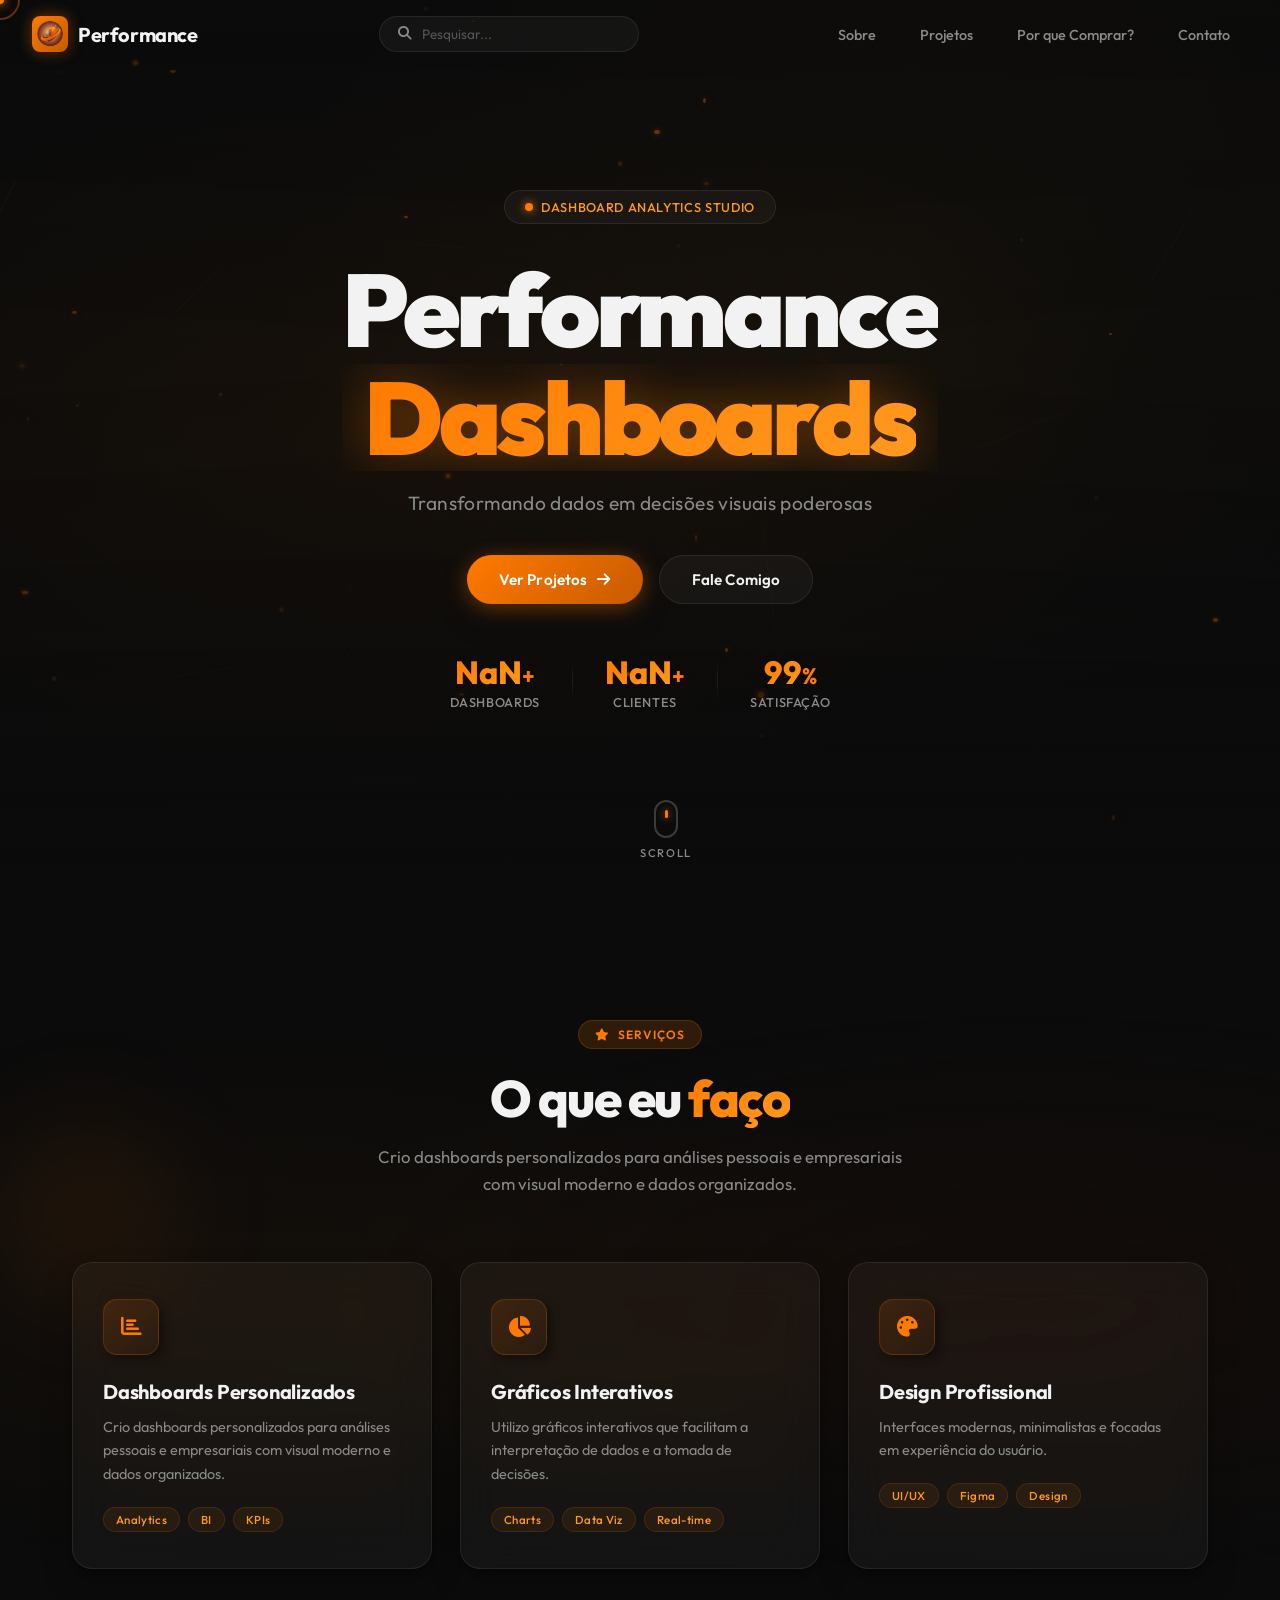
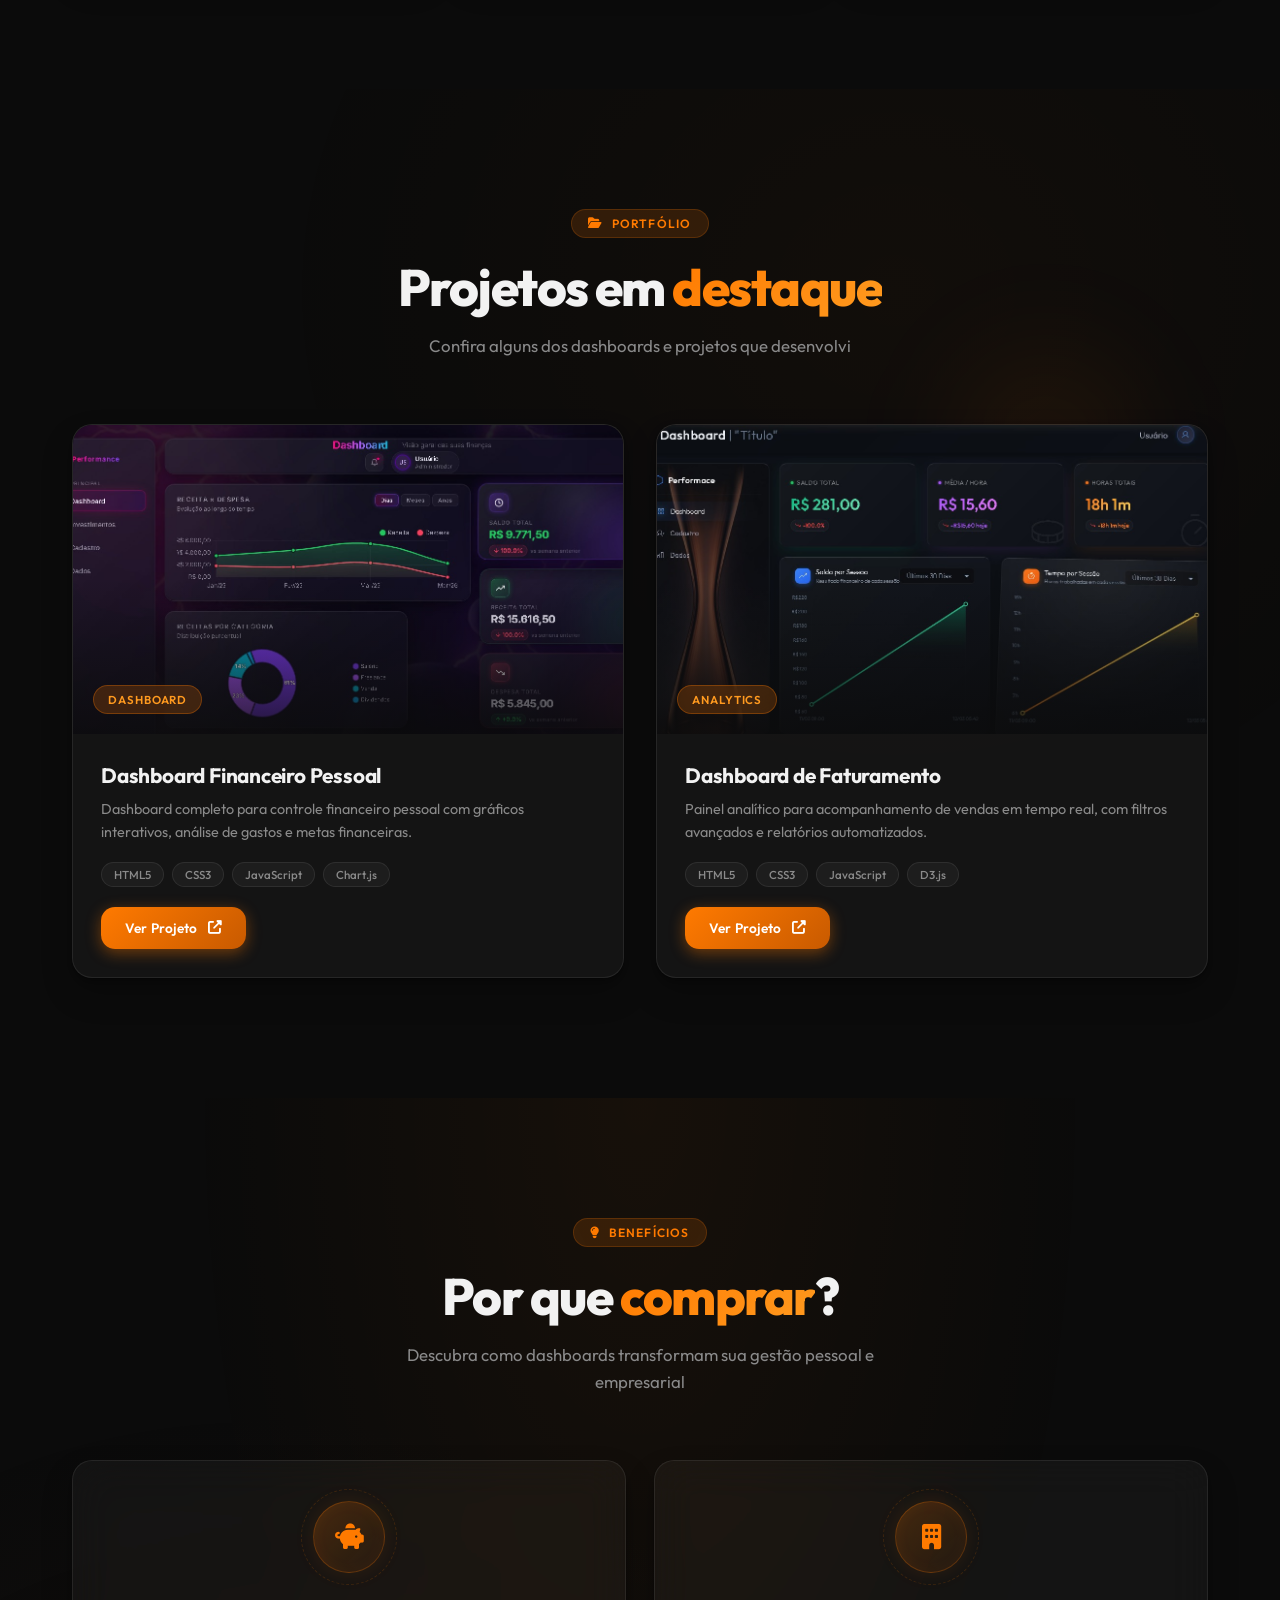
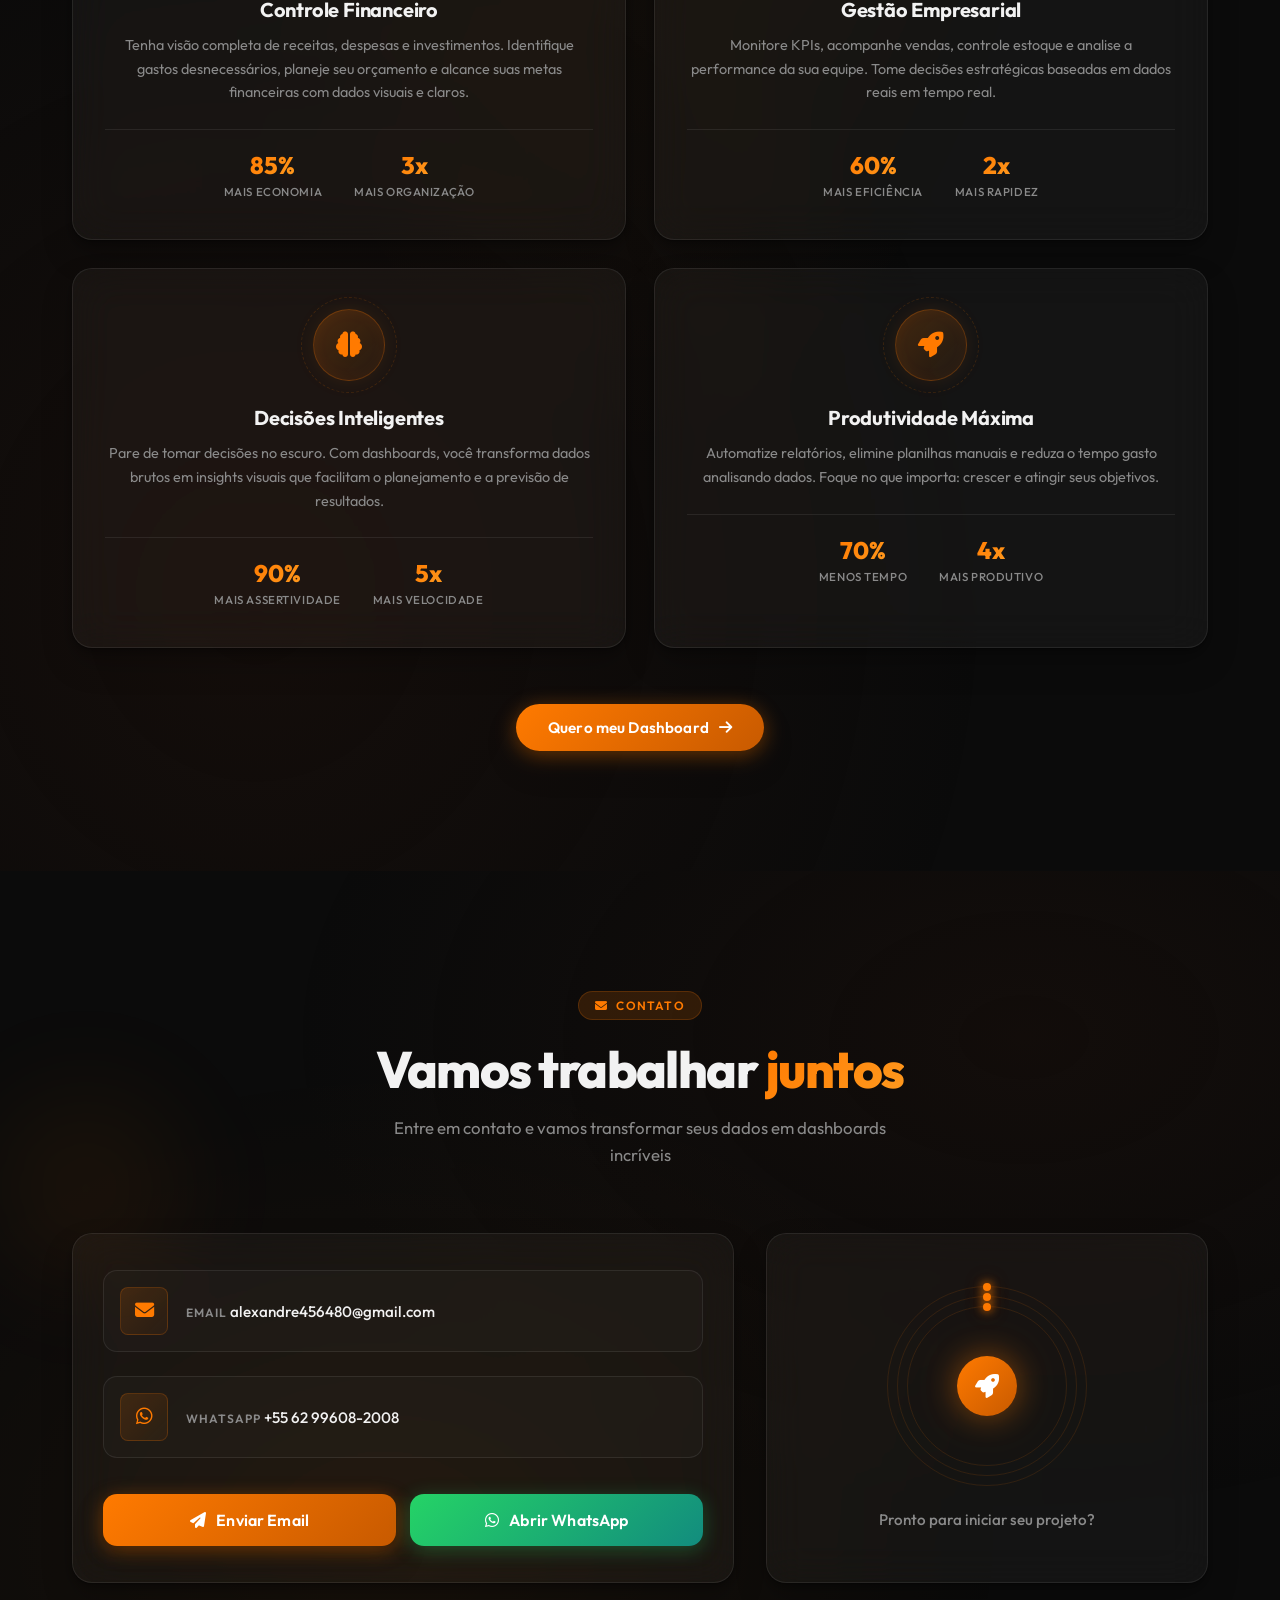
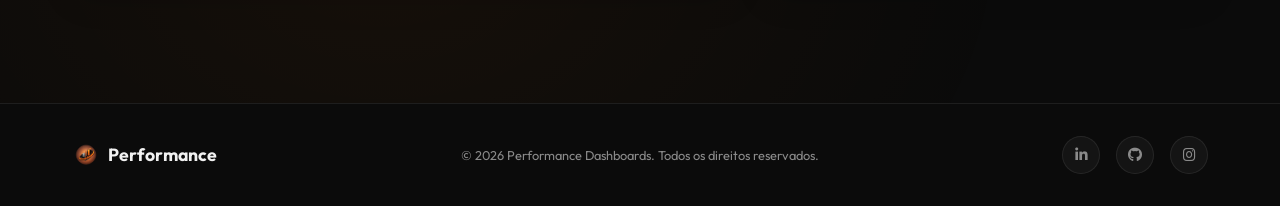
==== commit bd55682f: "Add files via upload" ====
--- a/index.html
+++ b/index.html
@@ -3,6 +3,8 @@
 
 <head>
     <meta charset="UTF-8">
+    <meta name="google-site-verification" content="PXHi33WNazAhKFzA_fdb1TghusxgTX5rvIMDHQvtXEk" />
+
     <meta name="viewport" content="width=device-width, initial-scale=1.0">
     <meta name="description"
         content="Performance Dashboards — Portfólio profissional de dashboards personalizados, gráficos interativos e design de dados premium.">
@@ -118,7 +120,7 @@
             <div class="section-header">
                 <span class="section-tag"><i class="fas fa-star"></i> Serviços</span>
                 <h2 class="section-title">O que eu <span class="text-accent">faço</span></h2>
-                <p class="section-subtitle">Soluções completas em visualização de dados e dashboards interativos</p>
+                <p class="section-subtitle">Crio dashboards personalizados para análises pessoais e empresariais com visual moderno e dados organizados.</p>
             </div>
             <div class="cards-grid">
                 <!-- Card 1 -->
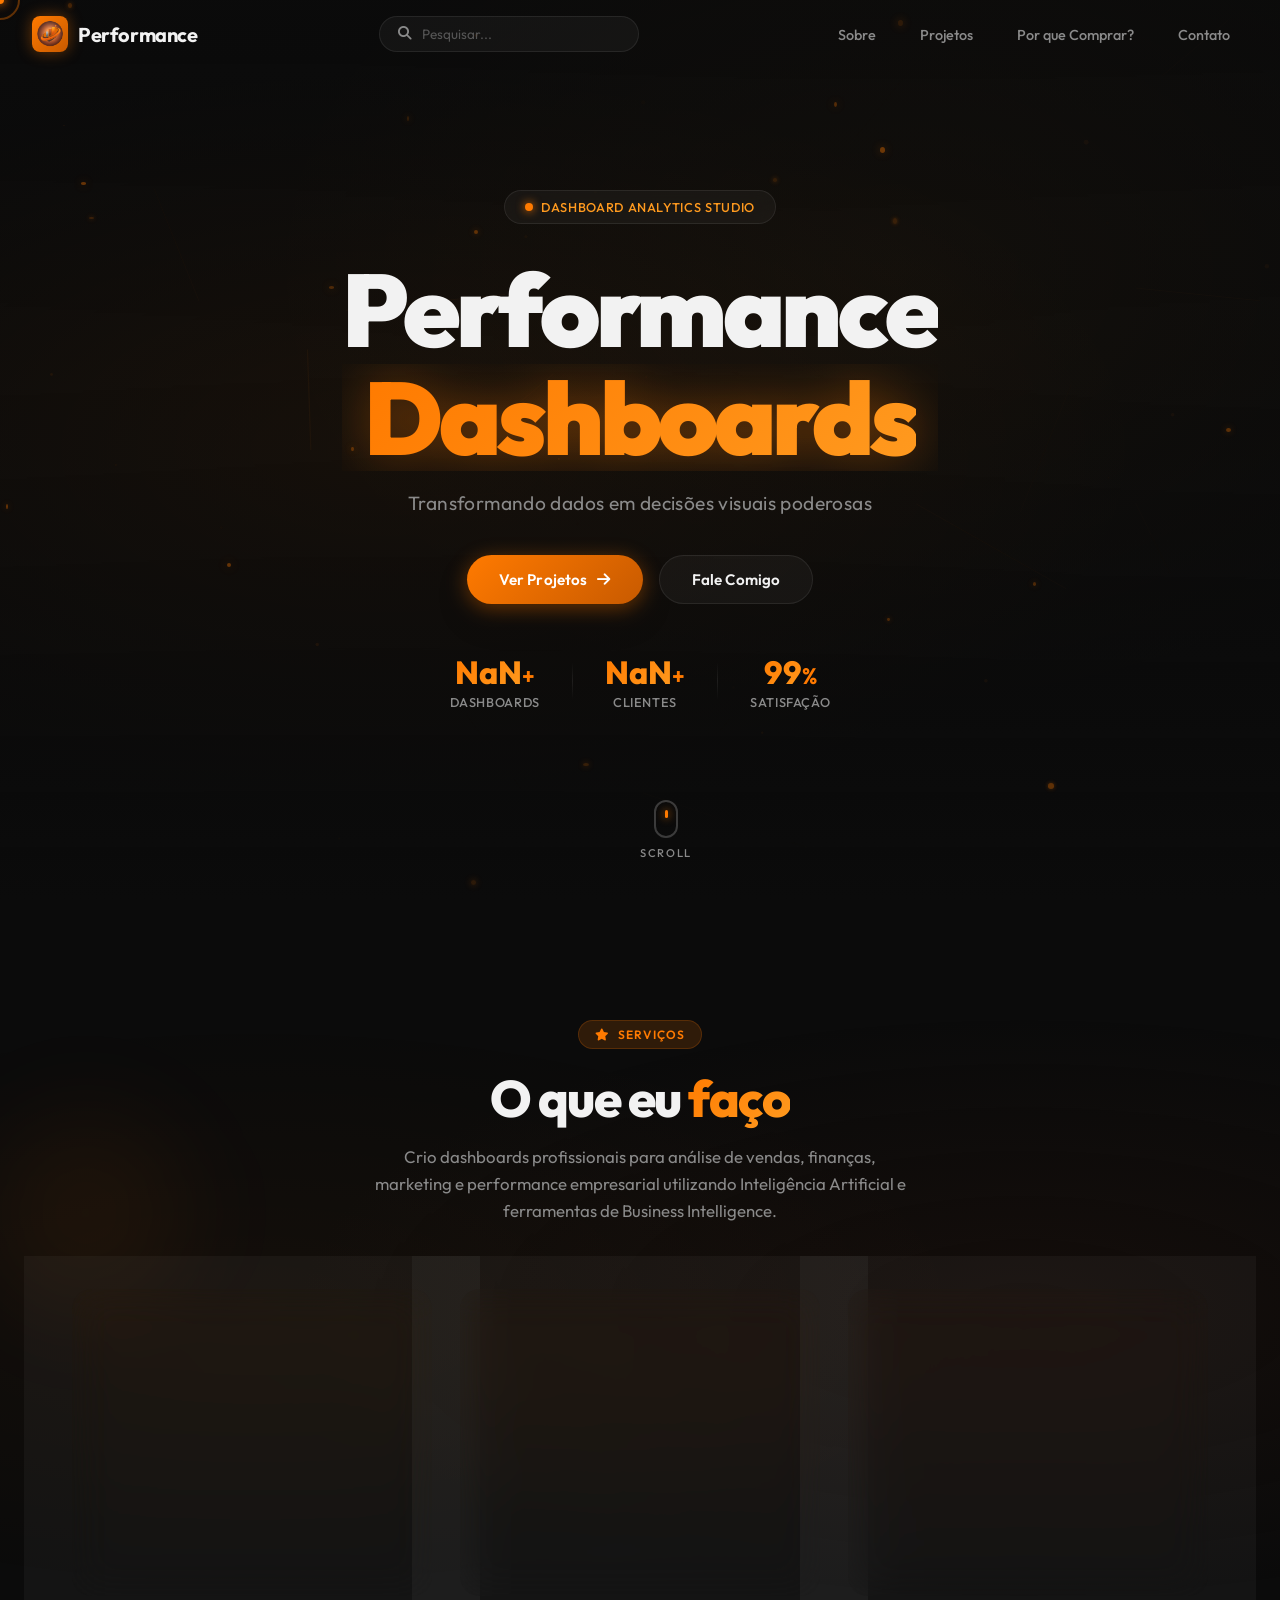
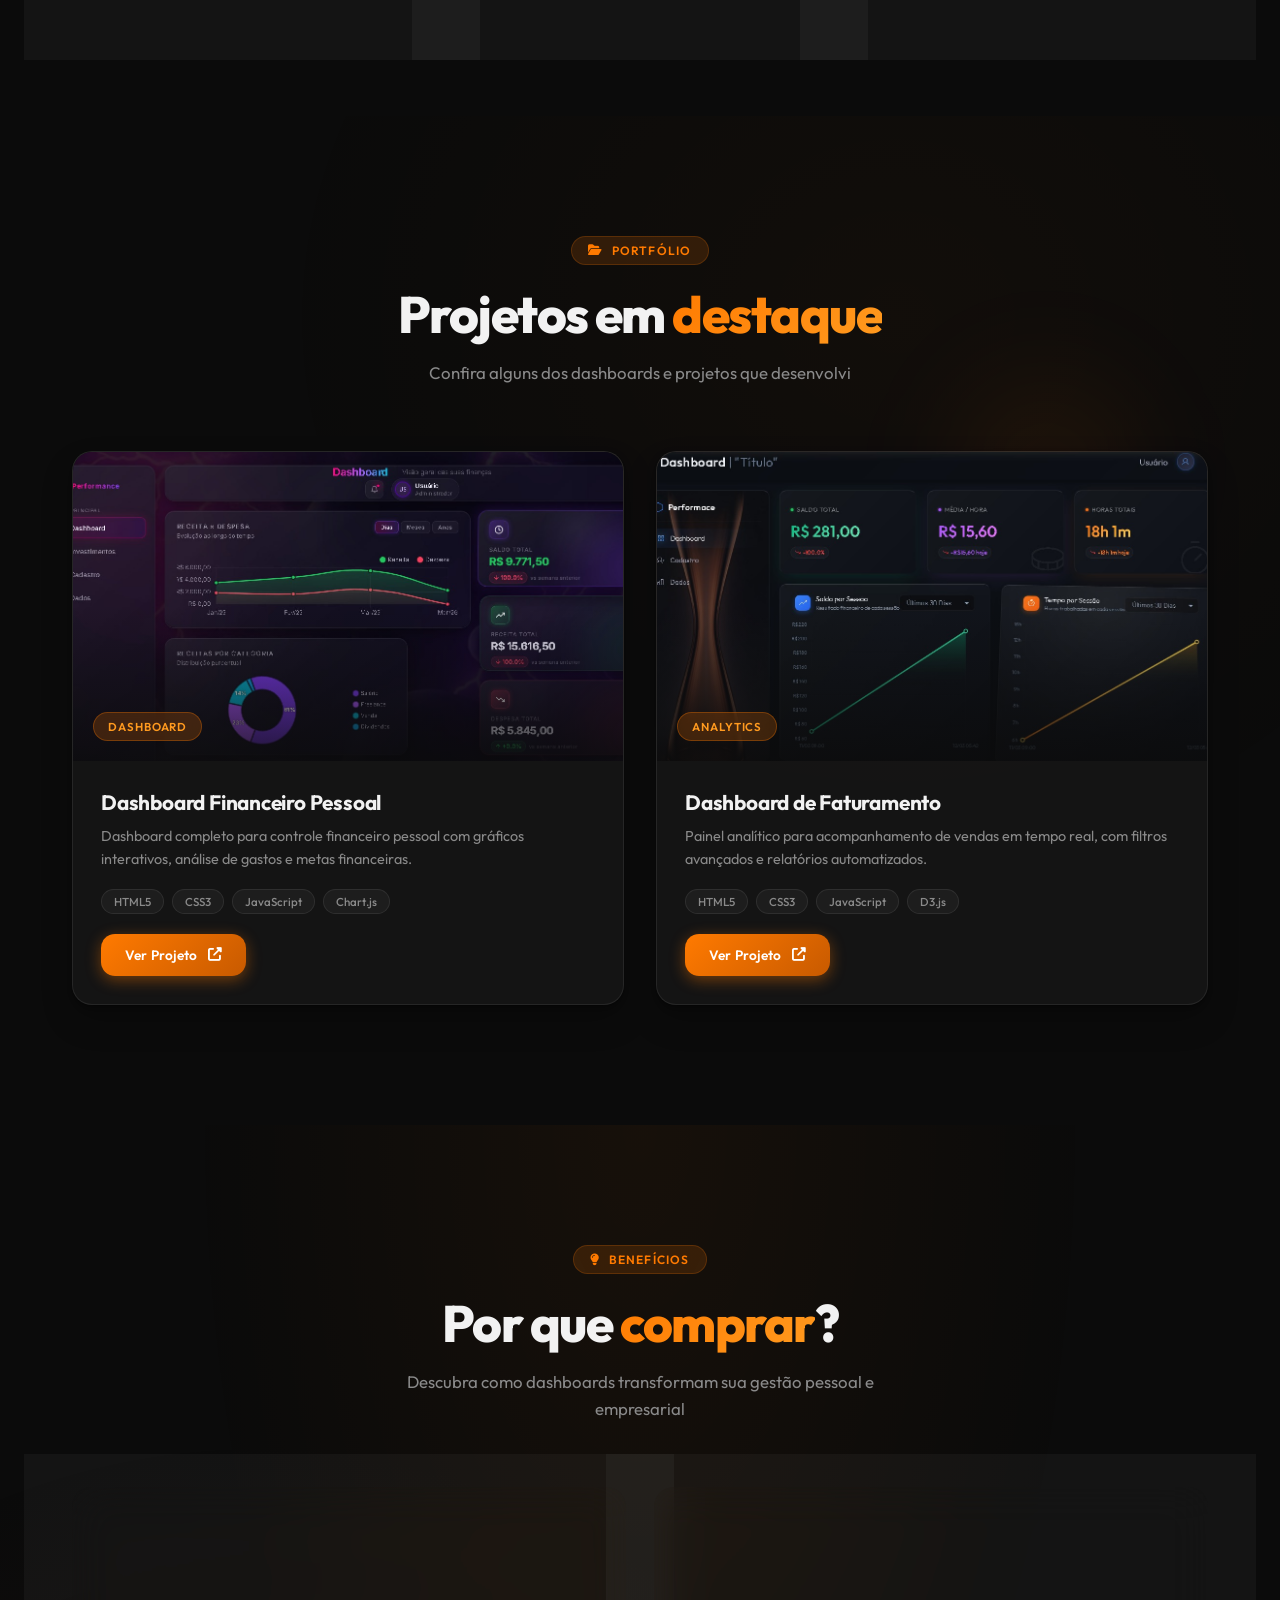
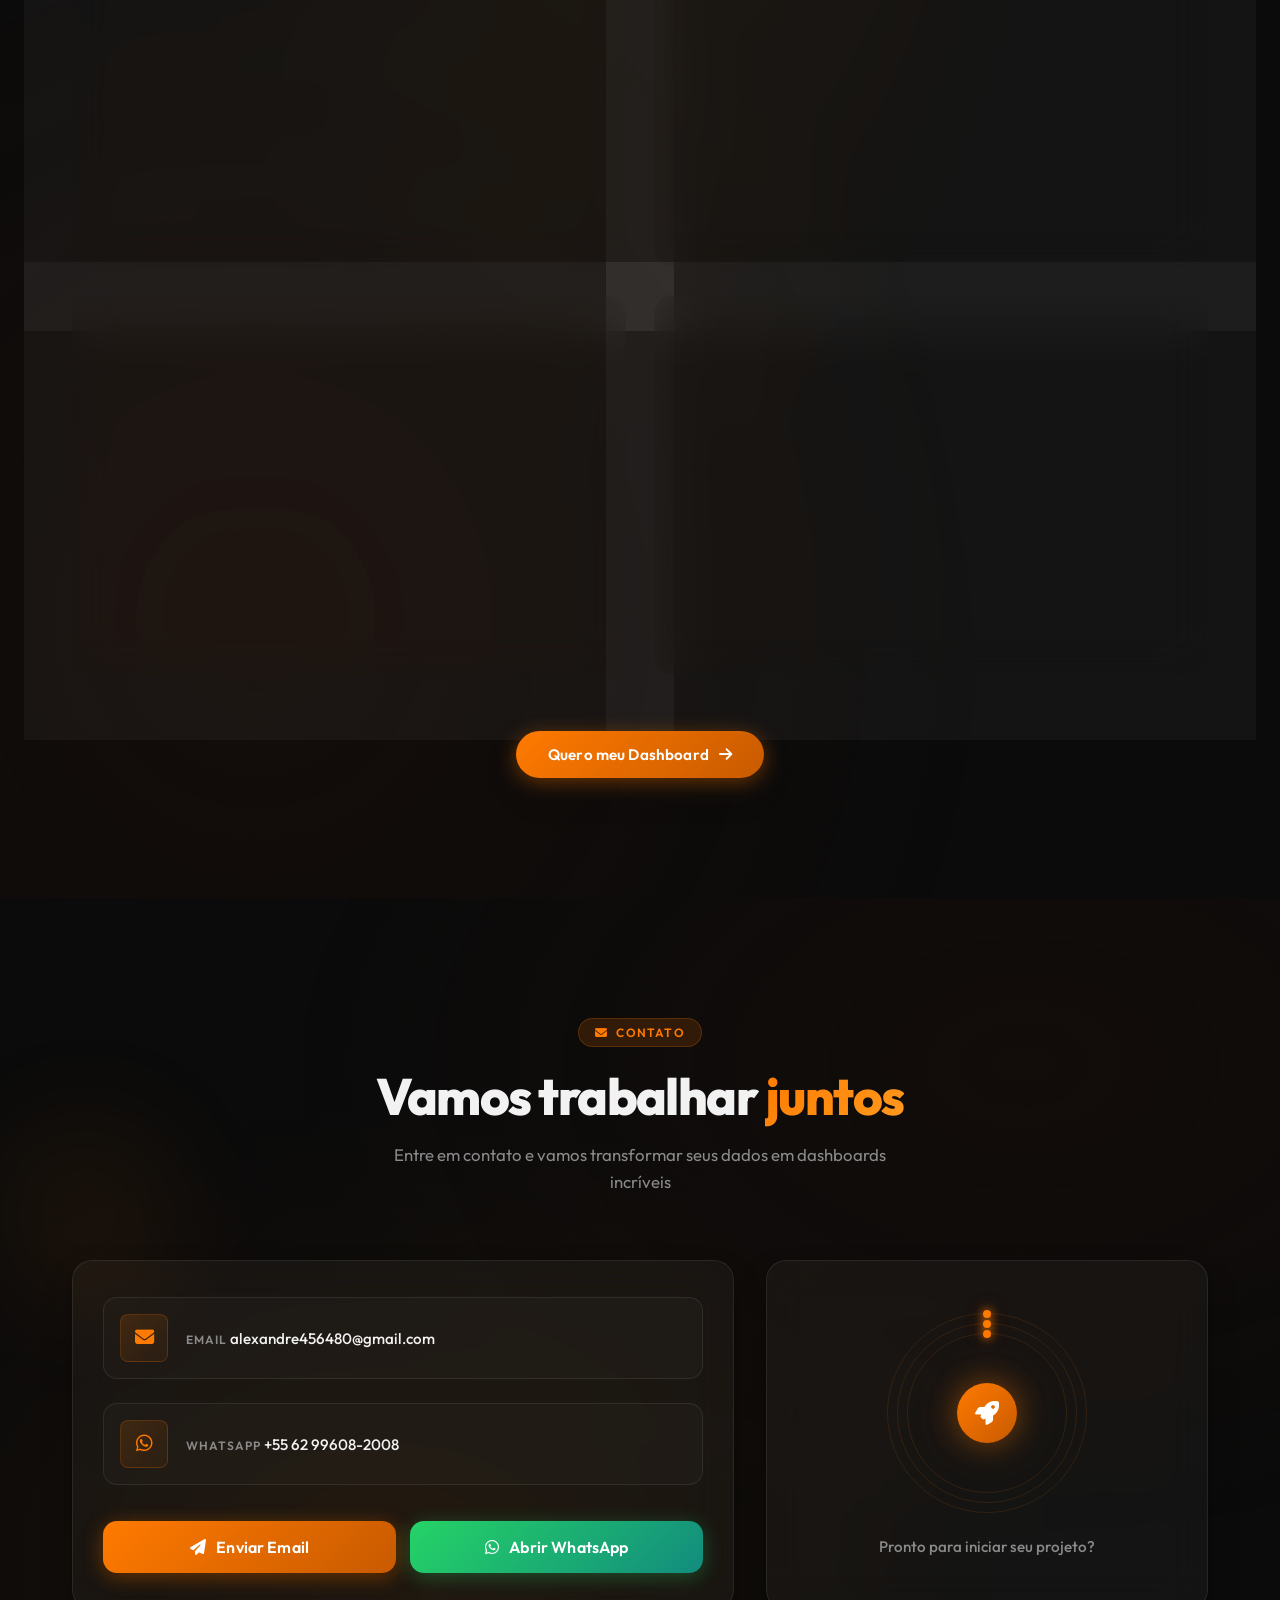
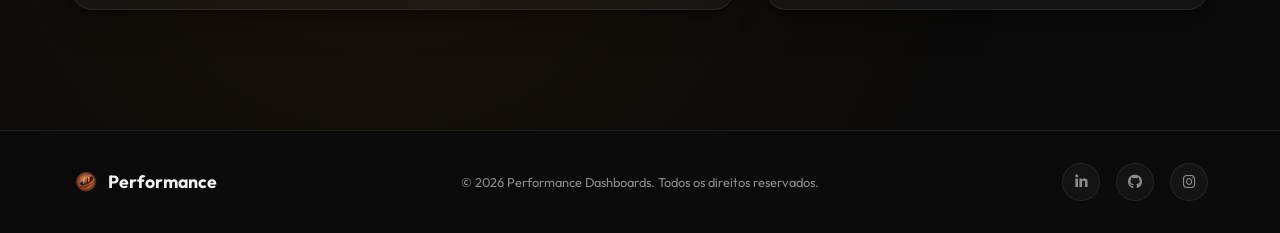
==== commit a8f8b5c7: "Add files via upload" ====
--- a/index.html
+++ b/index.html
@@ -7,8 +7,8 @@
 
     <meta name="viewport" content="width=device-width, initial-scale=1.0">
     <meta name="description"
-        content="Performance Dashboards — Portfólio profissional de dashboards personalizados, gráficos interativos e design de dados premium.">
-    <title>Performance Dashboards | Portfólio</title>
+        content="Criação de dashboards personalizados para empresas. Análise de dados, dashboards financeiros, vendas e marketing com Inteligência Artificial e BI.">
+    <title>Dashboards personalizados para empresas | Performance Dashboards</title>
     <link rel="icon" type="image/png" href="assets/Performance_logo.png">
     <link rel="preconnect" href="https://fonts.googleapis.com">
     <link rel="preconnect" href="https://fonts.gstatic.com" crossorigin>
@@ -120,7 +120,9 @@
             <div class="section-header">
                 <span class="section-tag"><i class="fas fa-star"></i> Serviços</span>
                 <h2 class="section-title">O que eu <span class="text-accent">faço</span></h2>
-                <p class="section-subtitle">Crio dashboards personalizados para análises pessoais e empresariais com visual moderno e dados organizados.</p>
+                <p class="section-subtitle">Crio dashboards profissionais para análise de vendas,
+finanças, marketing e performance empresarial utilizando
+Inteligência Artificial e ferramentas de Business Intelligence.</p>
             </div>
             <div class="cards-grid">
                 <!-- Card 1 -->
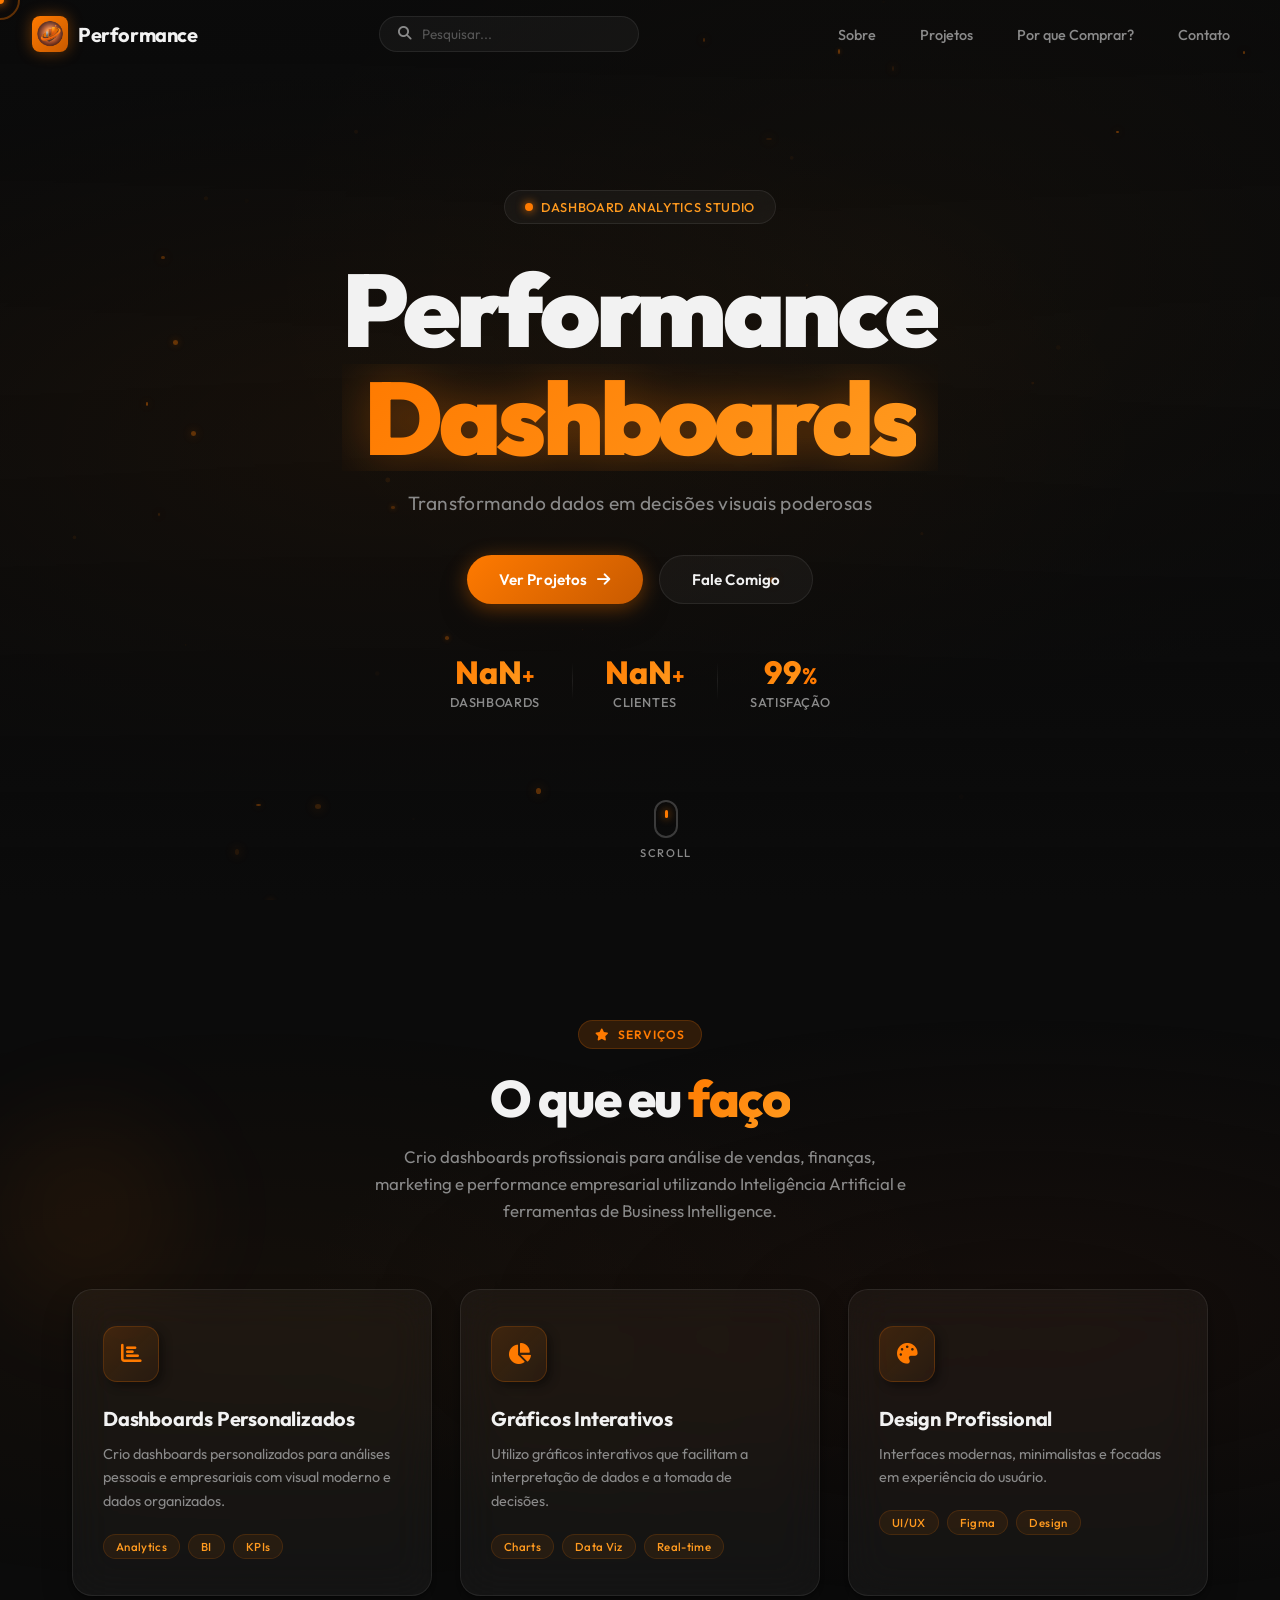
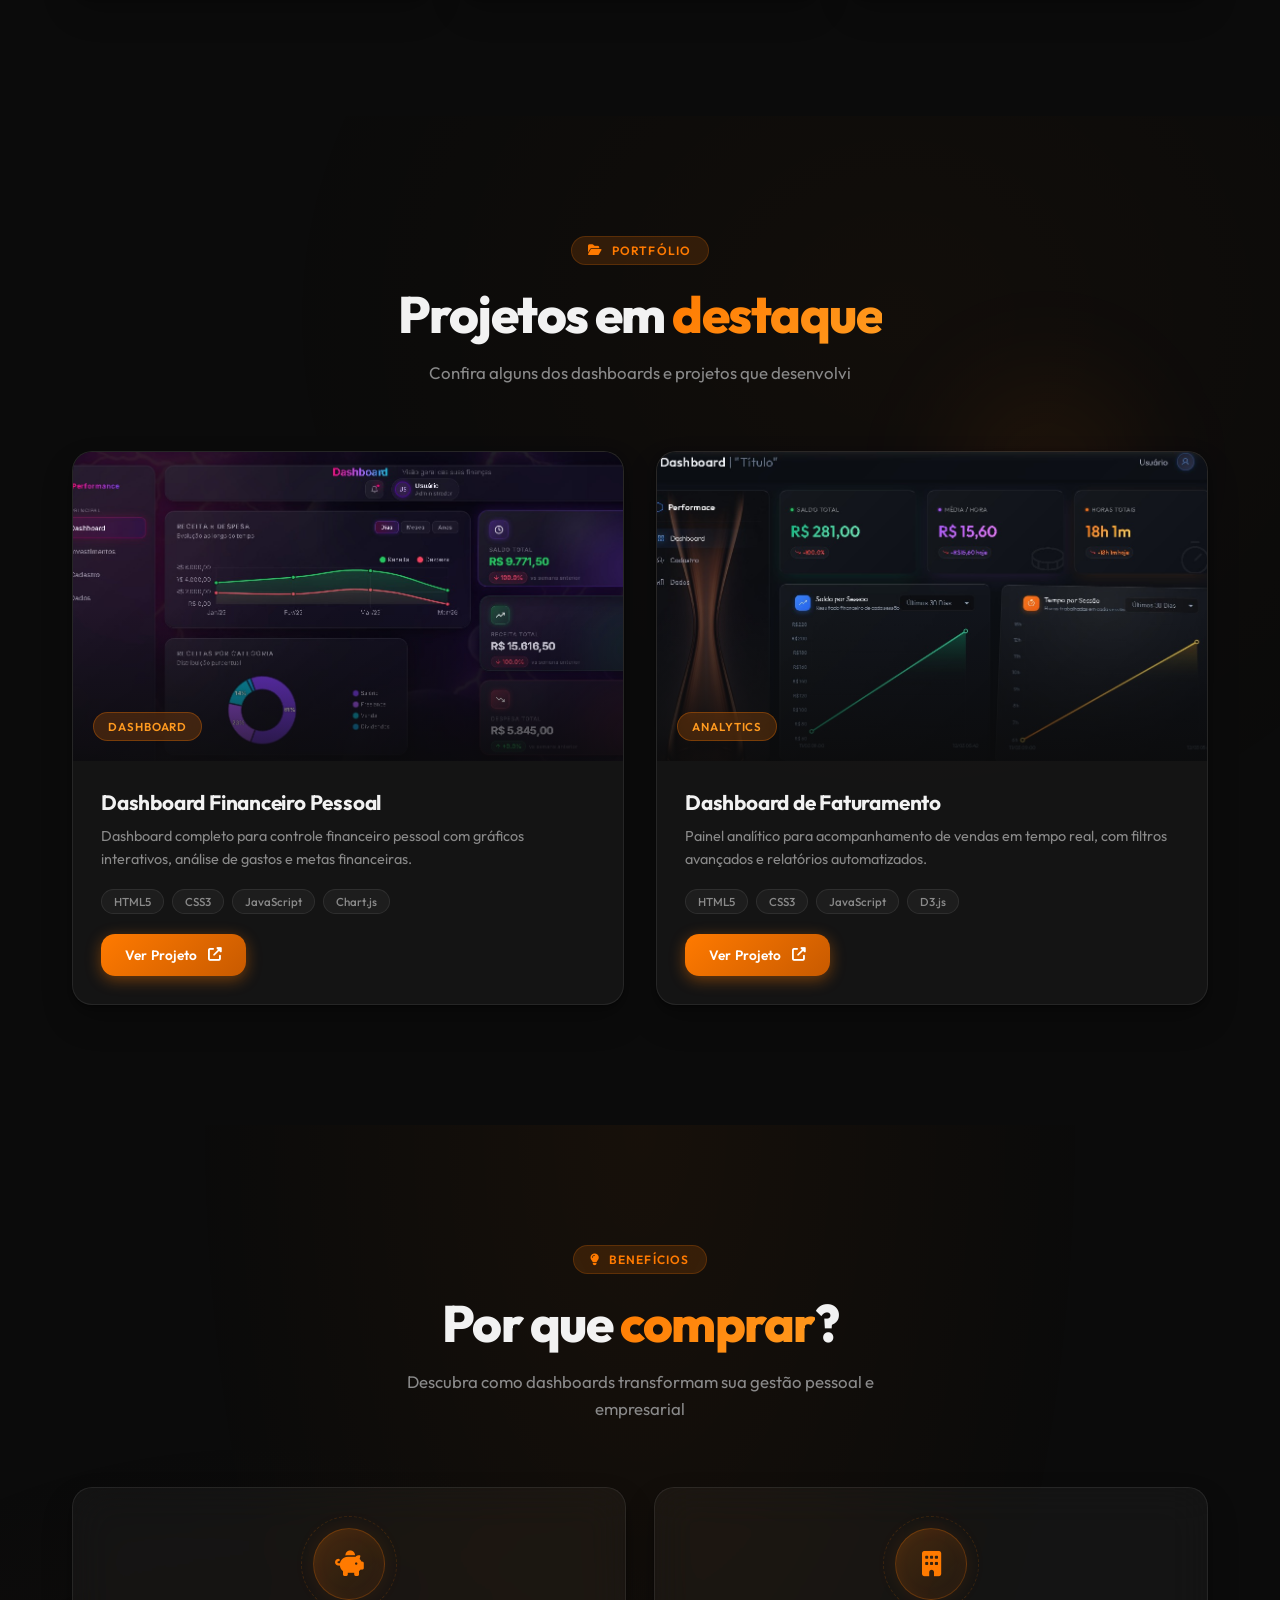
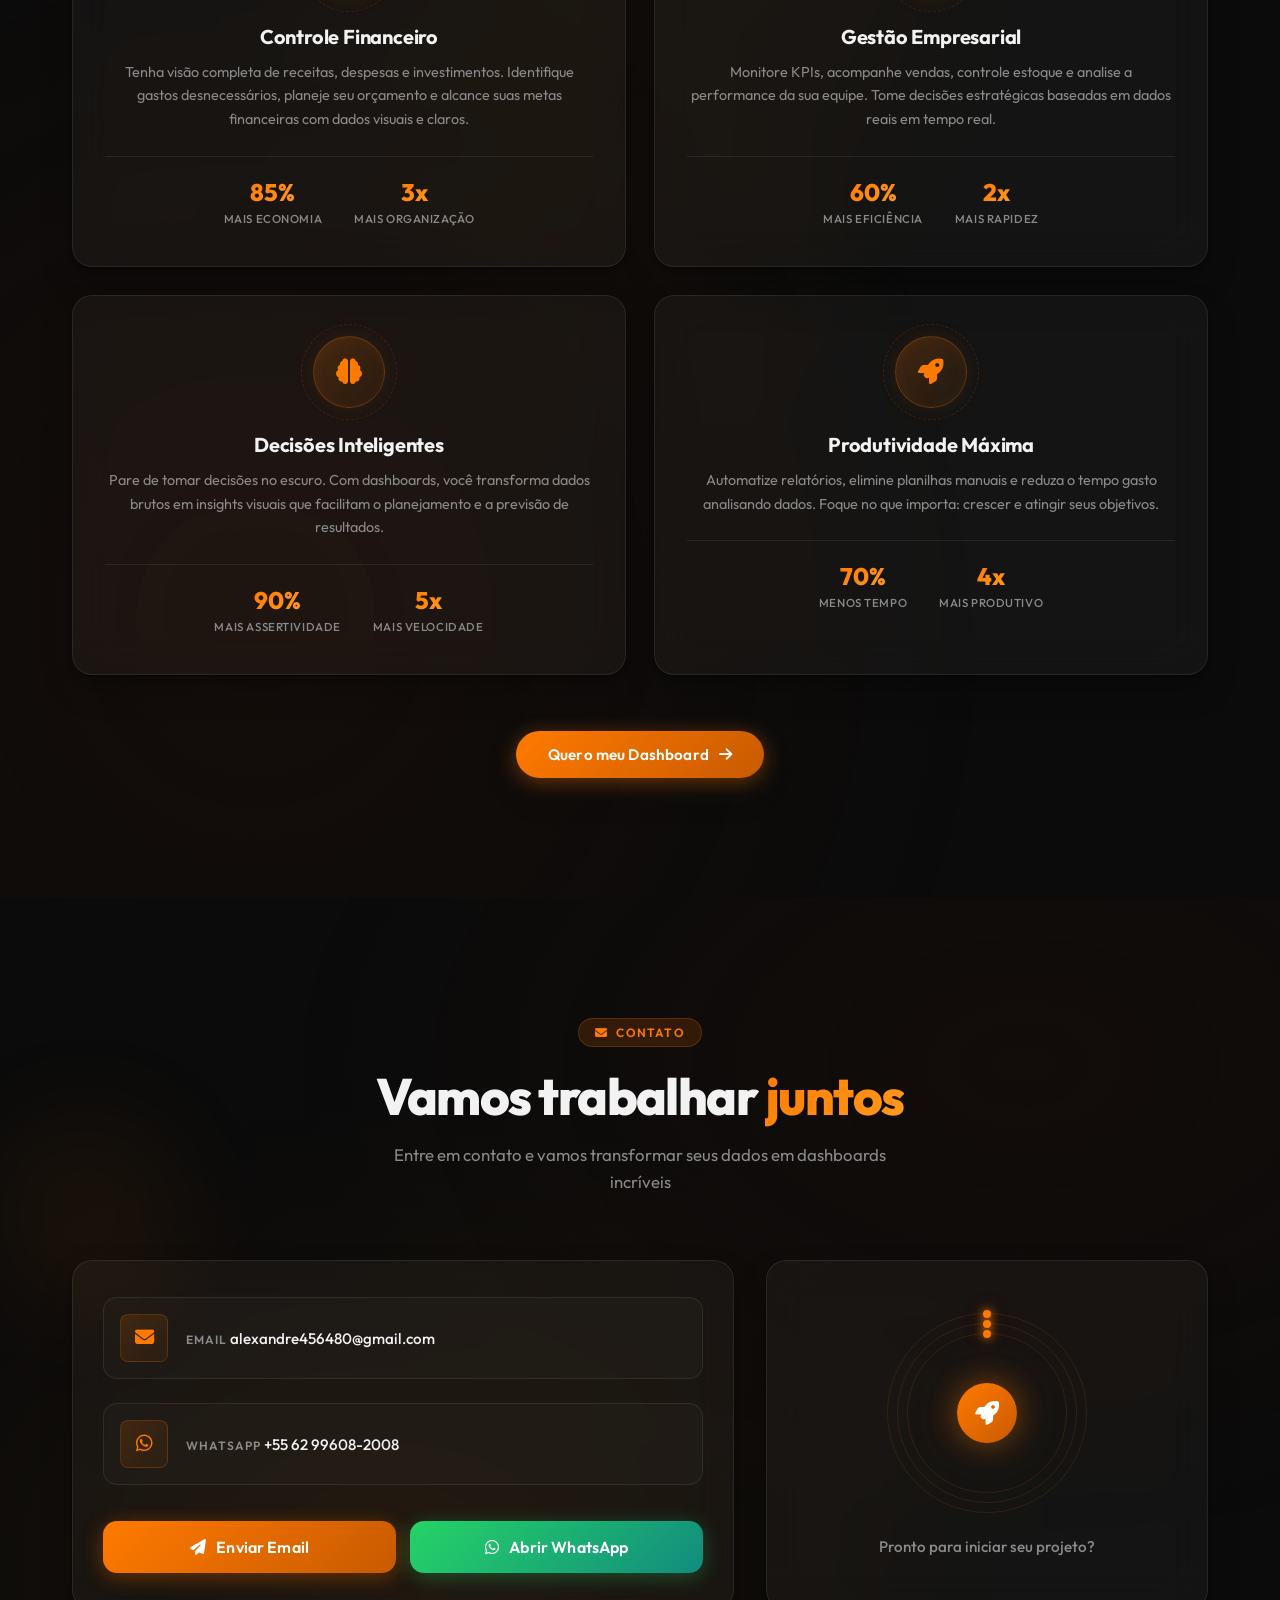
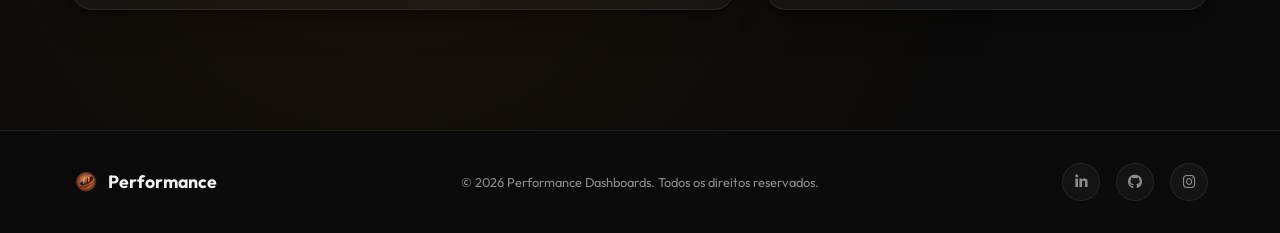
==== commit aa458da8: "Add files via upload" ====
--- a/index.html
+++ b/index.html
@@ -450,6 +450,7 @@
     </footer>
 
     <script src="script.js"></script>
+    <script defer src="/_vercel/speed-insights/script.js"></script>
 </body>
 
 </html>
